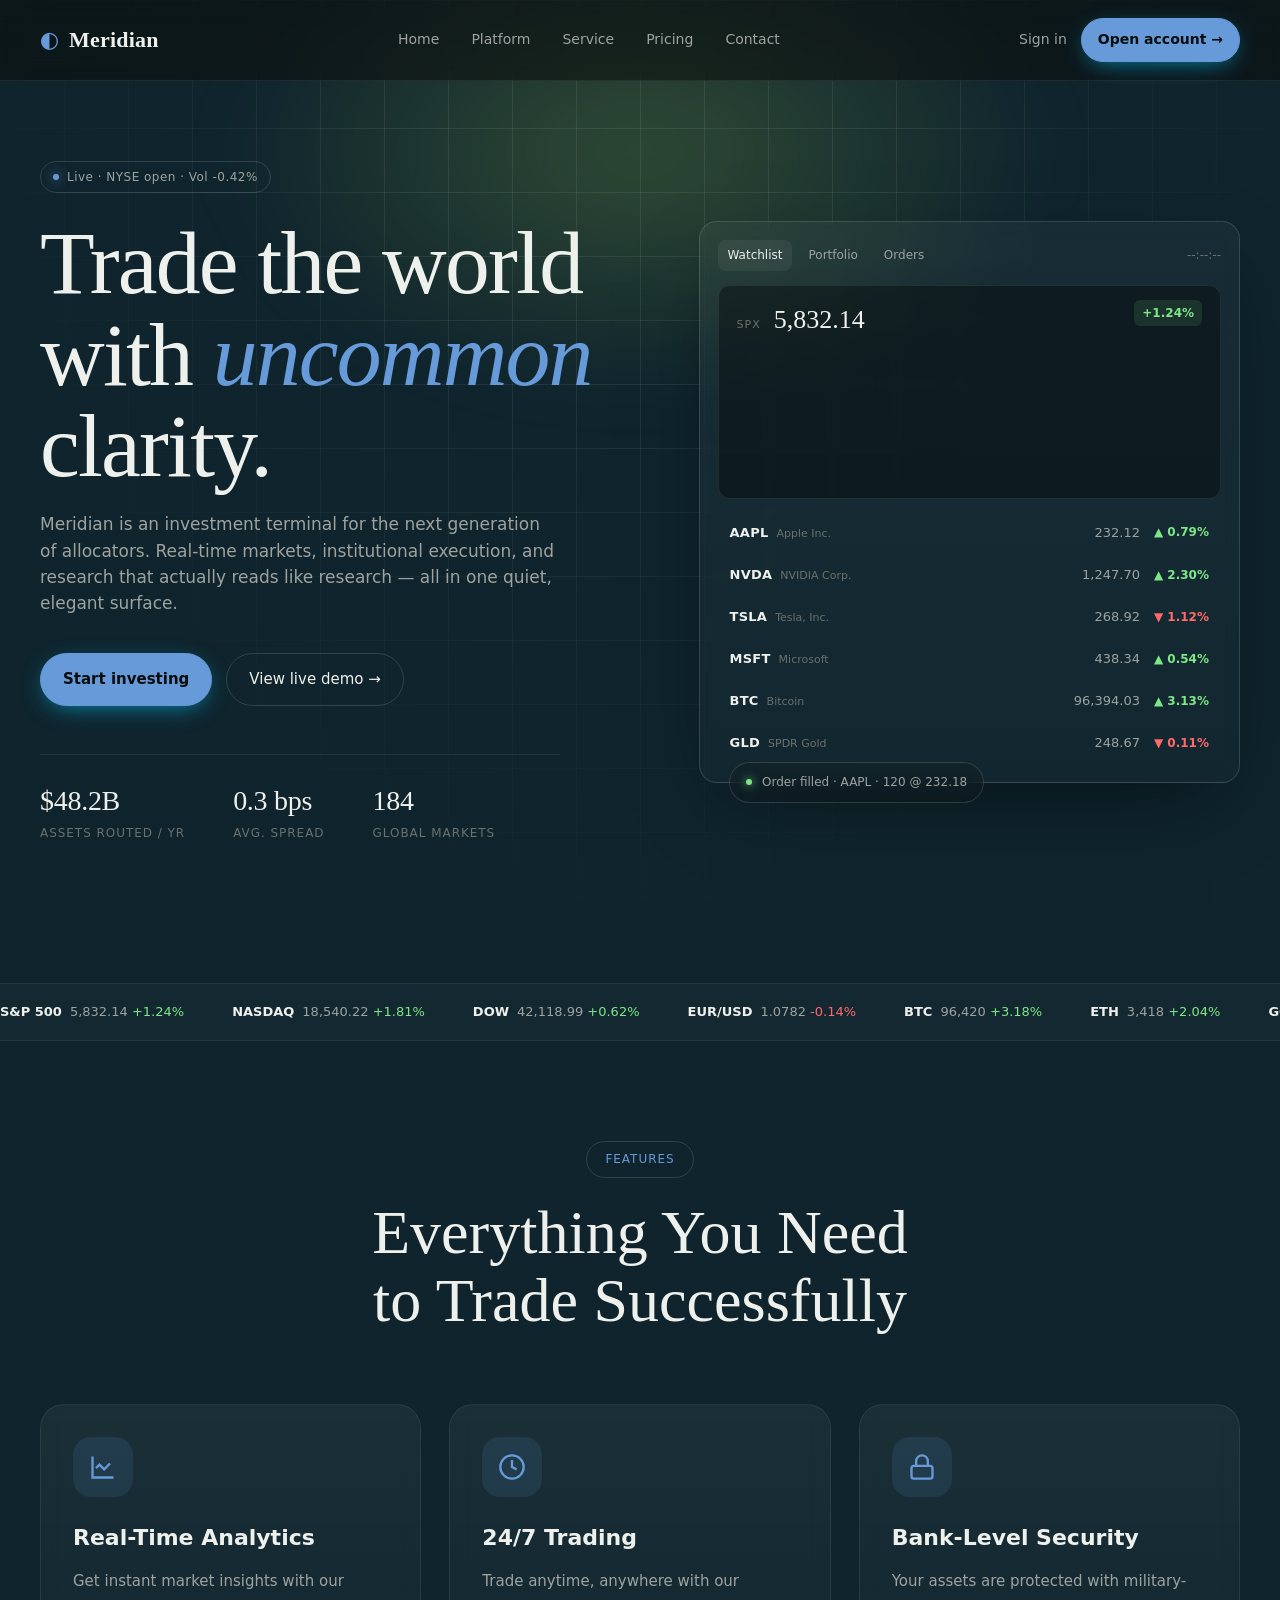
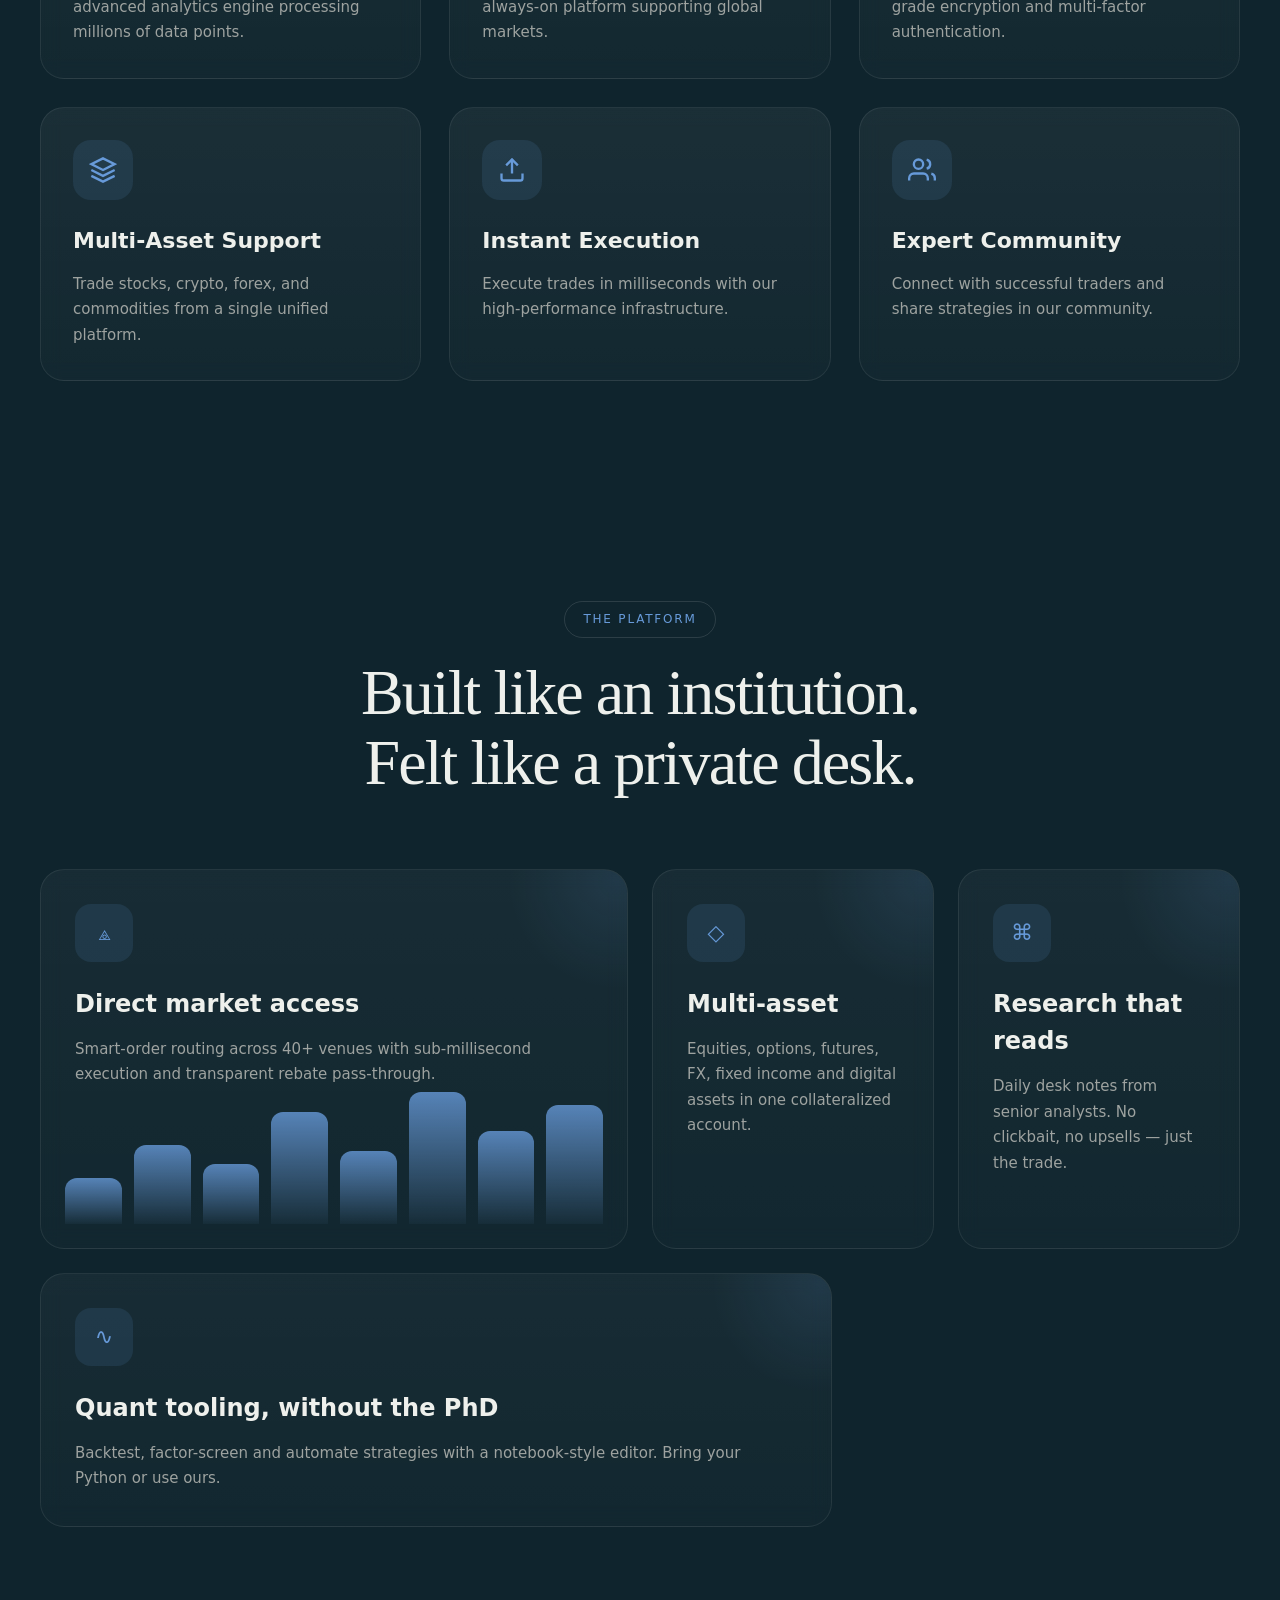
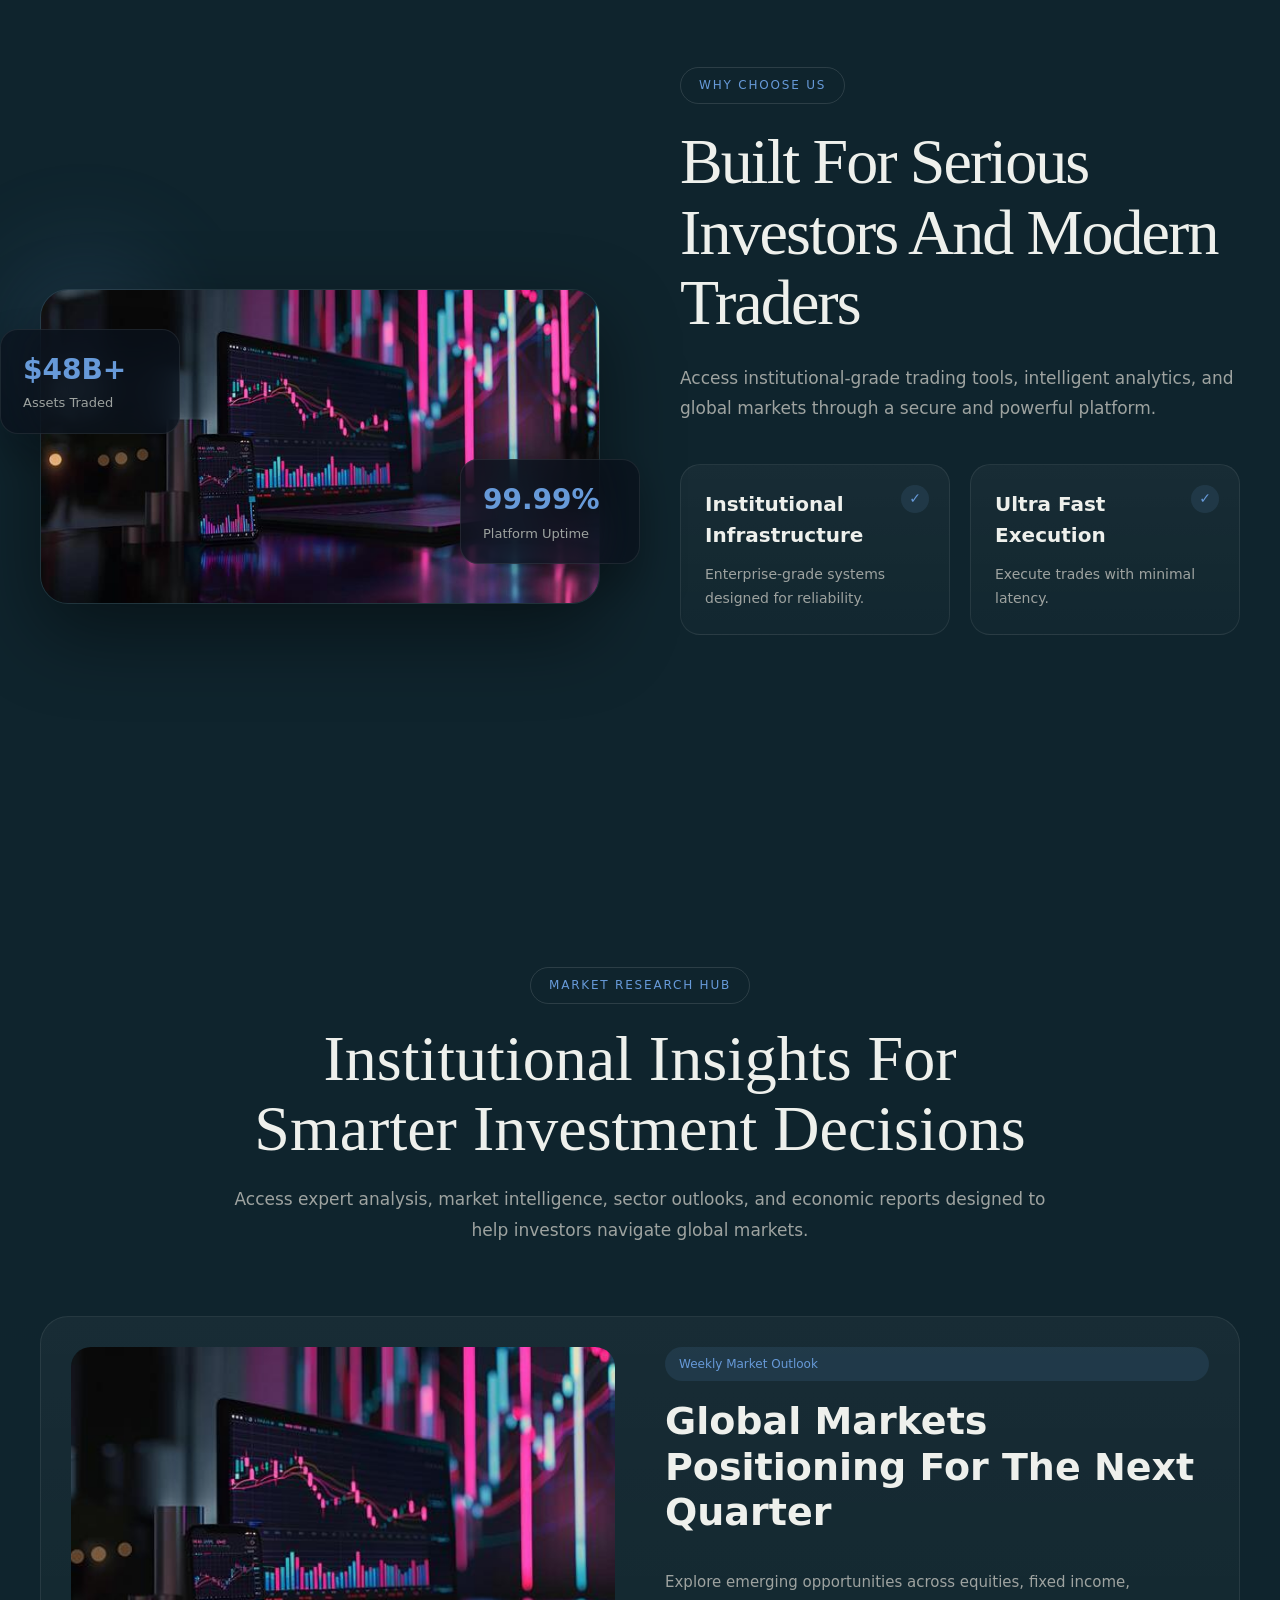
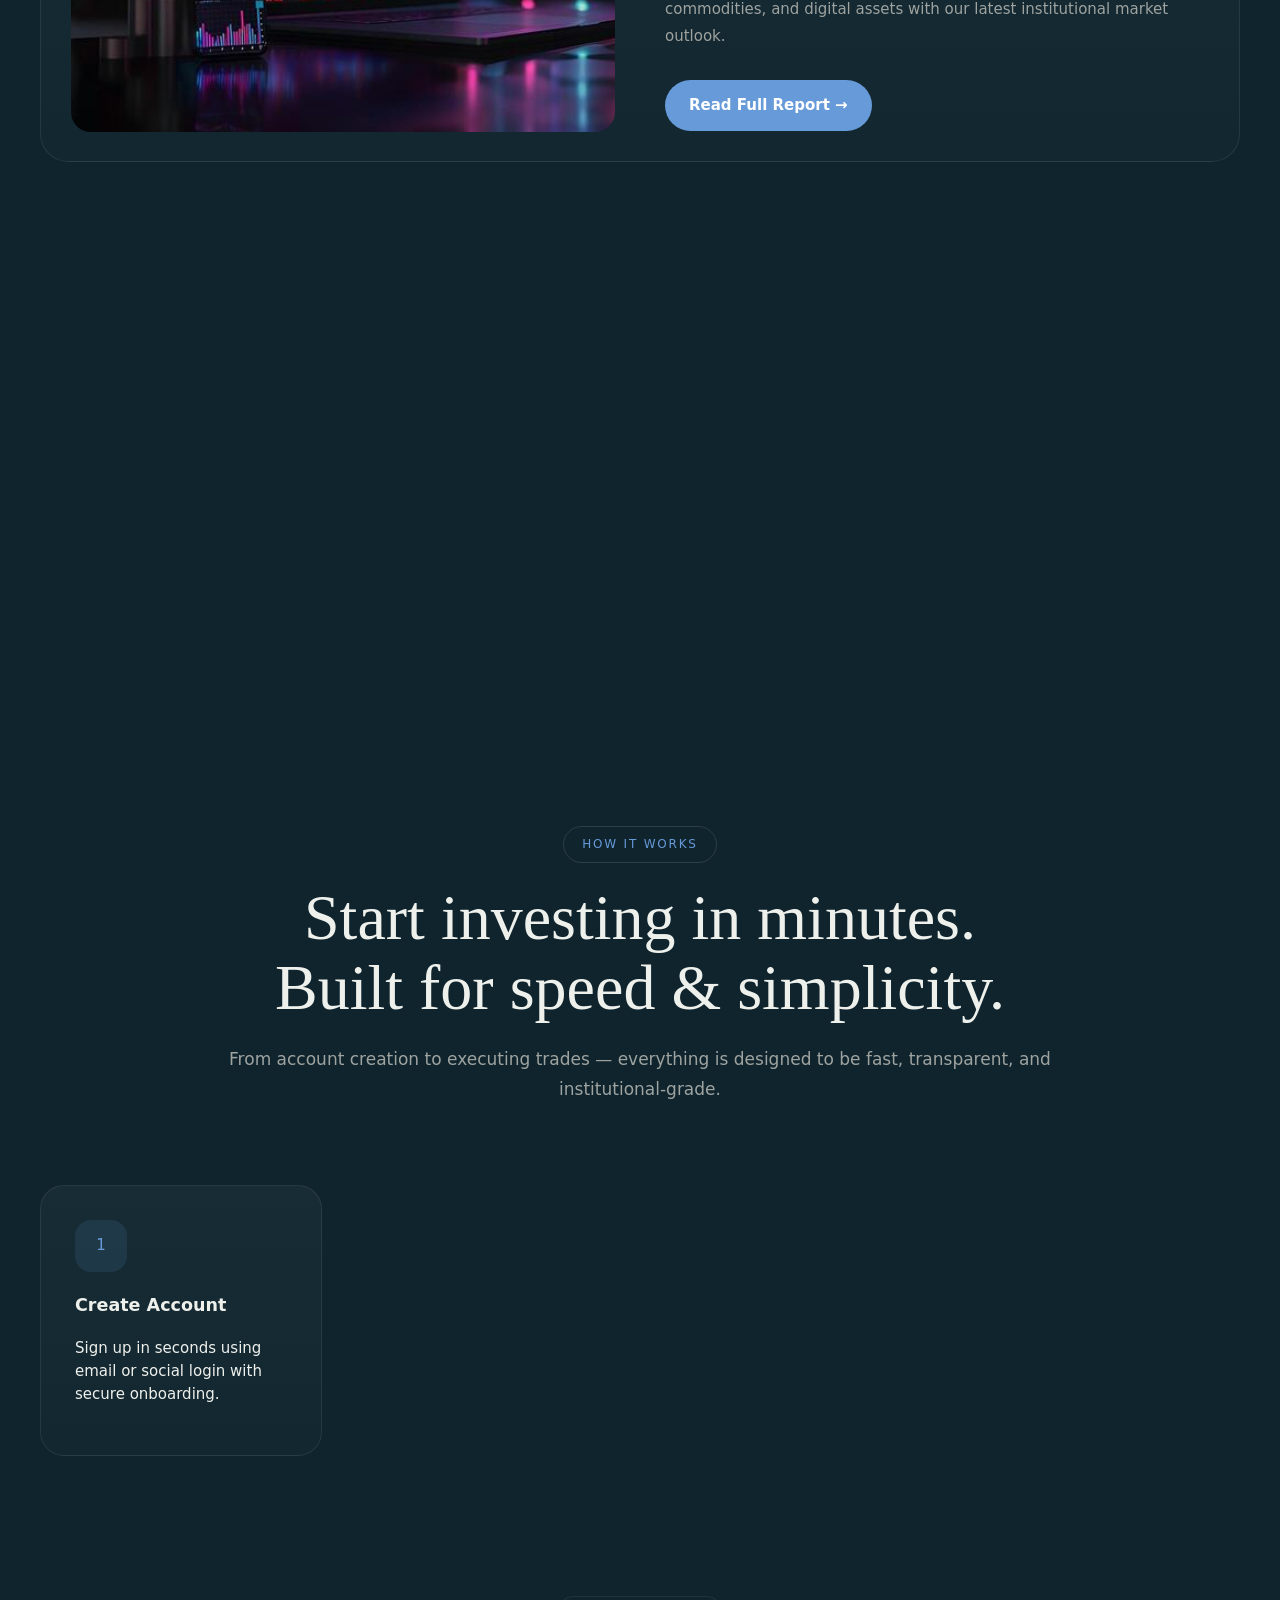
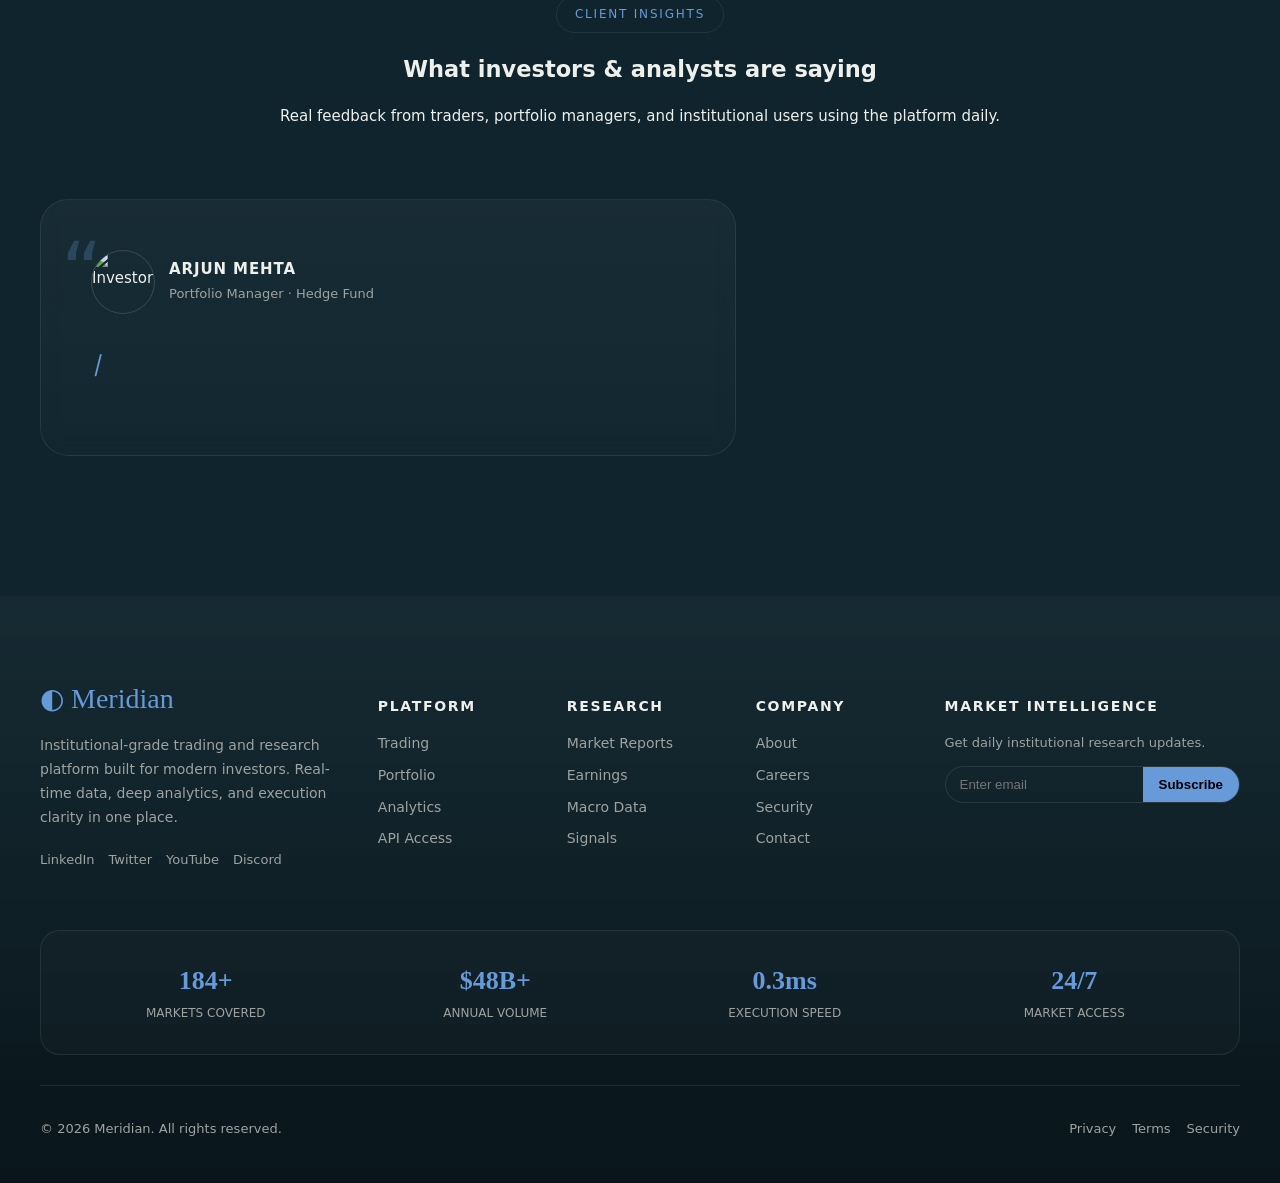
==== admin-dashboard.html @ 3546a93e "..." ====
<!DOCTYPE html>
<html lang="en">
<head>
<meta charset="UTF-8">
<meta name="viewport" content="width=device-width, initial-scale=1.0">
<title>Admin Dashboard</title>
<link rel="stylesheet" href="css/dashboard.css">
</head>

<body>

<div class="sidebar admin">

    <h2>Admin Panel</h2>

    <a href="#">Users</a>
    <a href="#">Trades Monitor</a>
    <a href="#">Risk Engine</a>
    <a href="#">System Logs</a>
    <a href="#">Analytics</a>

    <button onclick="logout()">Logout</button>
</div>

<div class="main">

    <h1>Admin Control Center ⚙️</h1>

    <div class="card-grid">

        <div class="card">Active Users<br><strong>1,248</strong></div>
        <div class="card">System Latency<br><strong>0.31ms</strong></div>
        <div class="card">Trades/sec<br><strong>4,820</strong></div>

    </div>

</div>

<script src="js/dashboard.js"></script>
</body>
</html>
---- css/dashboard.css ----
body{
    margin:0;
    font-family:Inter, sans-serif;
    background:#0f242d;
    color:#fff;
    display:flex;
}

/* SIDEBAR */
.sidebar{
    width:240px;
    height:100vh;
    background:#101312;
    padding:20px;
    display:flex;
    flex-direction:column;
    gap:12px;
    border-right:1px solid rgba(255,255,255,.08);
}

.sidebar h2{
    margin-bottom:20px;
}

.sidebar a{
    color:#9ea3a0;
    text-decoration:none;
    padding:10px;
    border-radius:8px;
}

.sidebar a:hover{
    background:rgba(255,255,255,.05);
    color:#fff;
}

/* ADMIN THEME */
.sidebar.admin{
    border-right:1px solid rgba(103,154,217,.3);
}

/* MAIN */
.main{
    flex:1;
    padding:30px;
}

.card-grid{
    display:grid;
    grid-template-columns:repeat(3,1fr);
    gap:20px;
    margin-top:20px;
}

.card{
    background:rgba(255,255,255,.03);
    border:1px solid rgba(255,255,255,.08);
    padding:20px;
    border-radius:16px;
    transition:.3s;
}

.card:hover{
    transform:translateY(-5px);
    border-color:#679ad9;
}
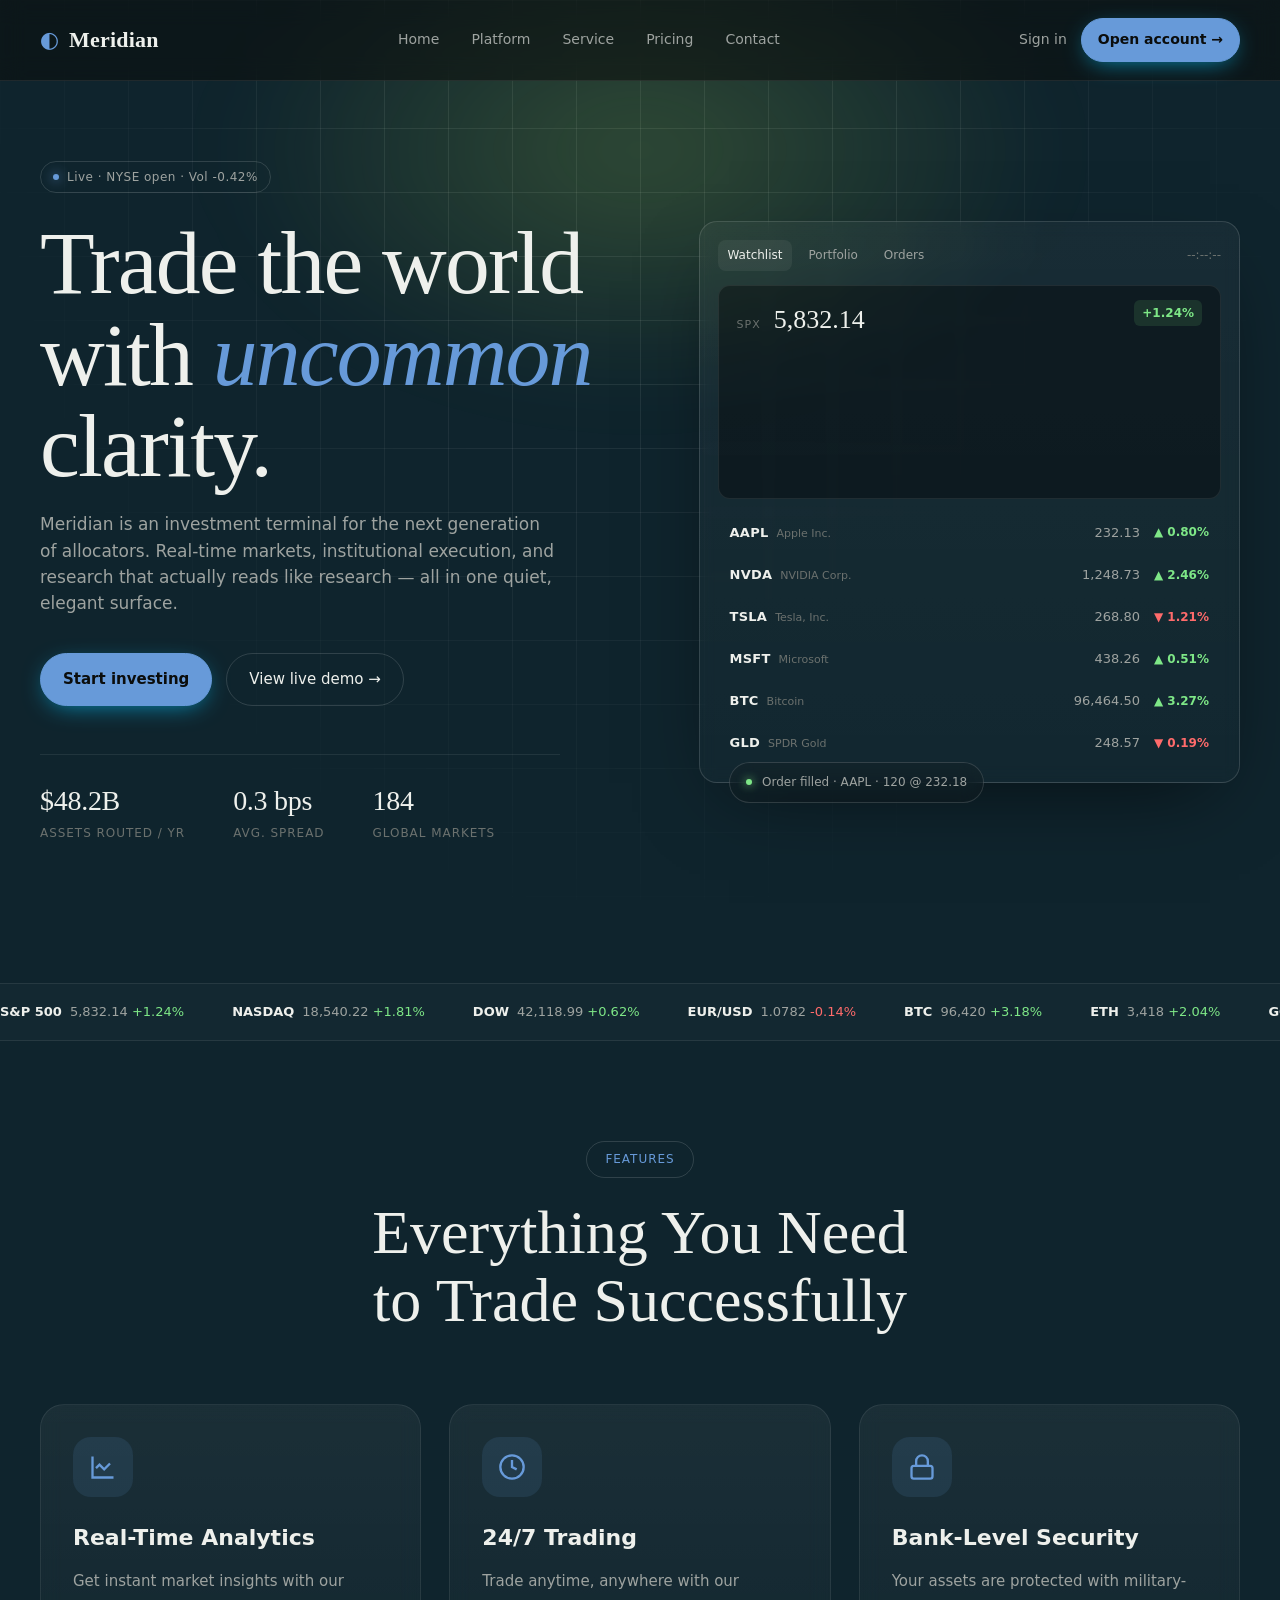
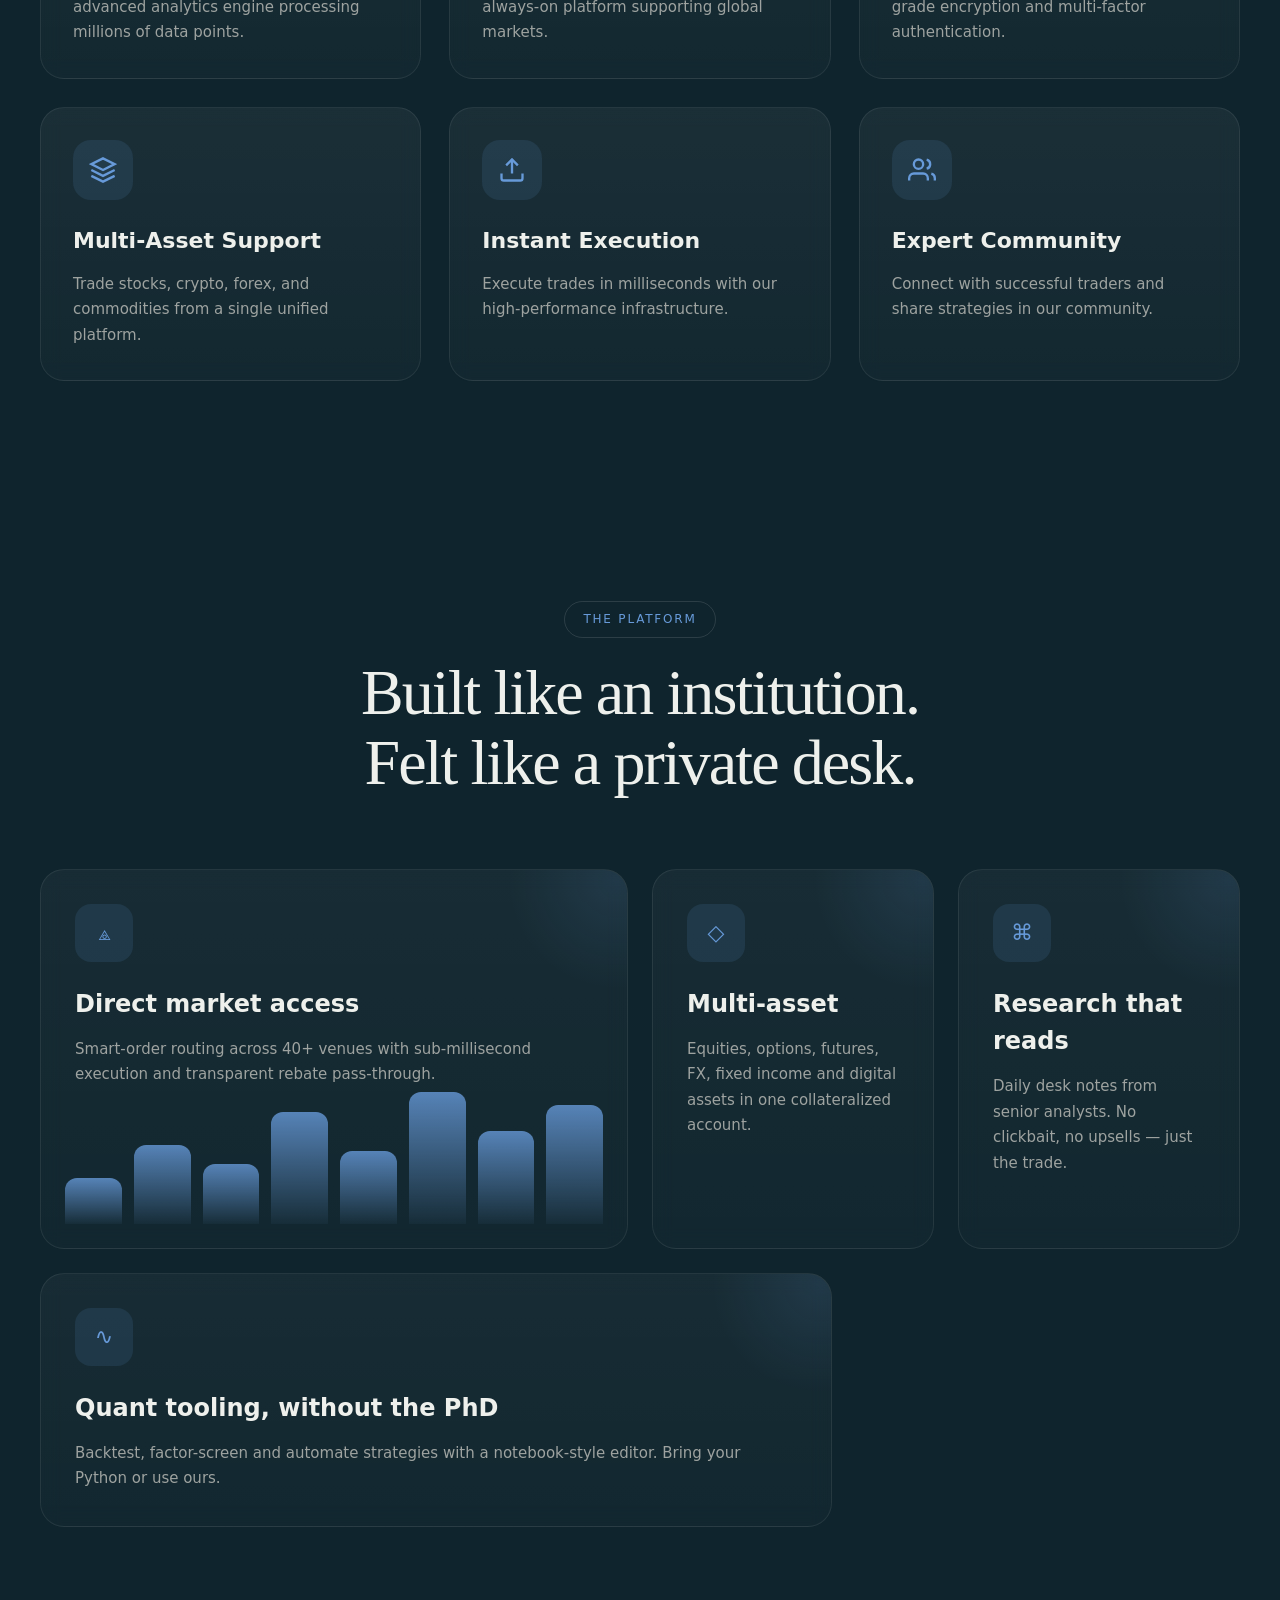
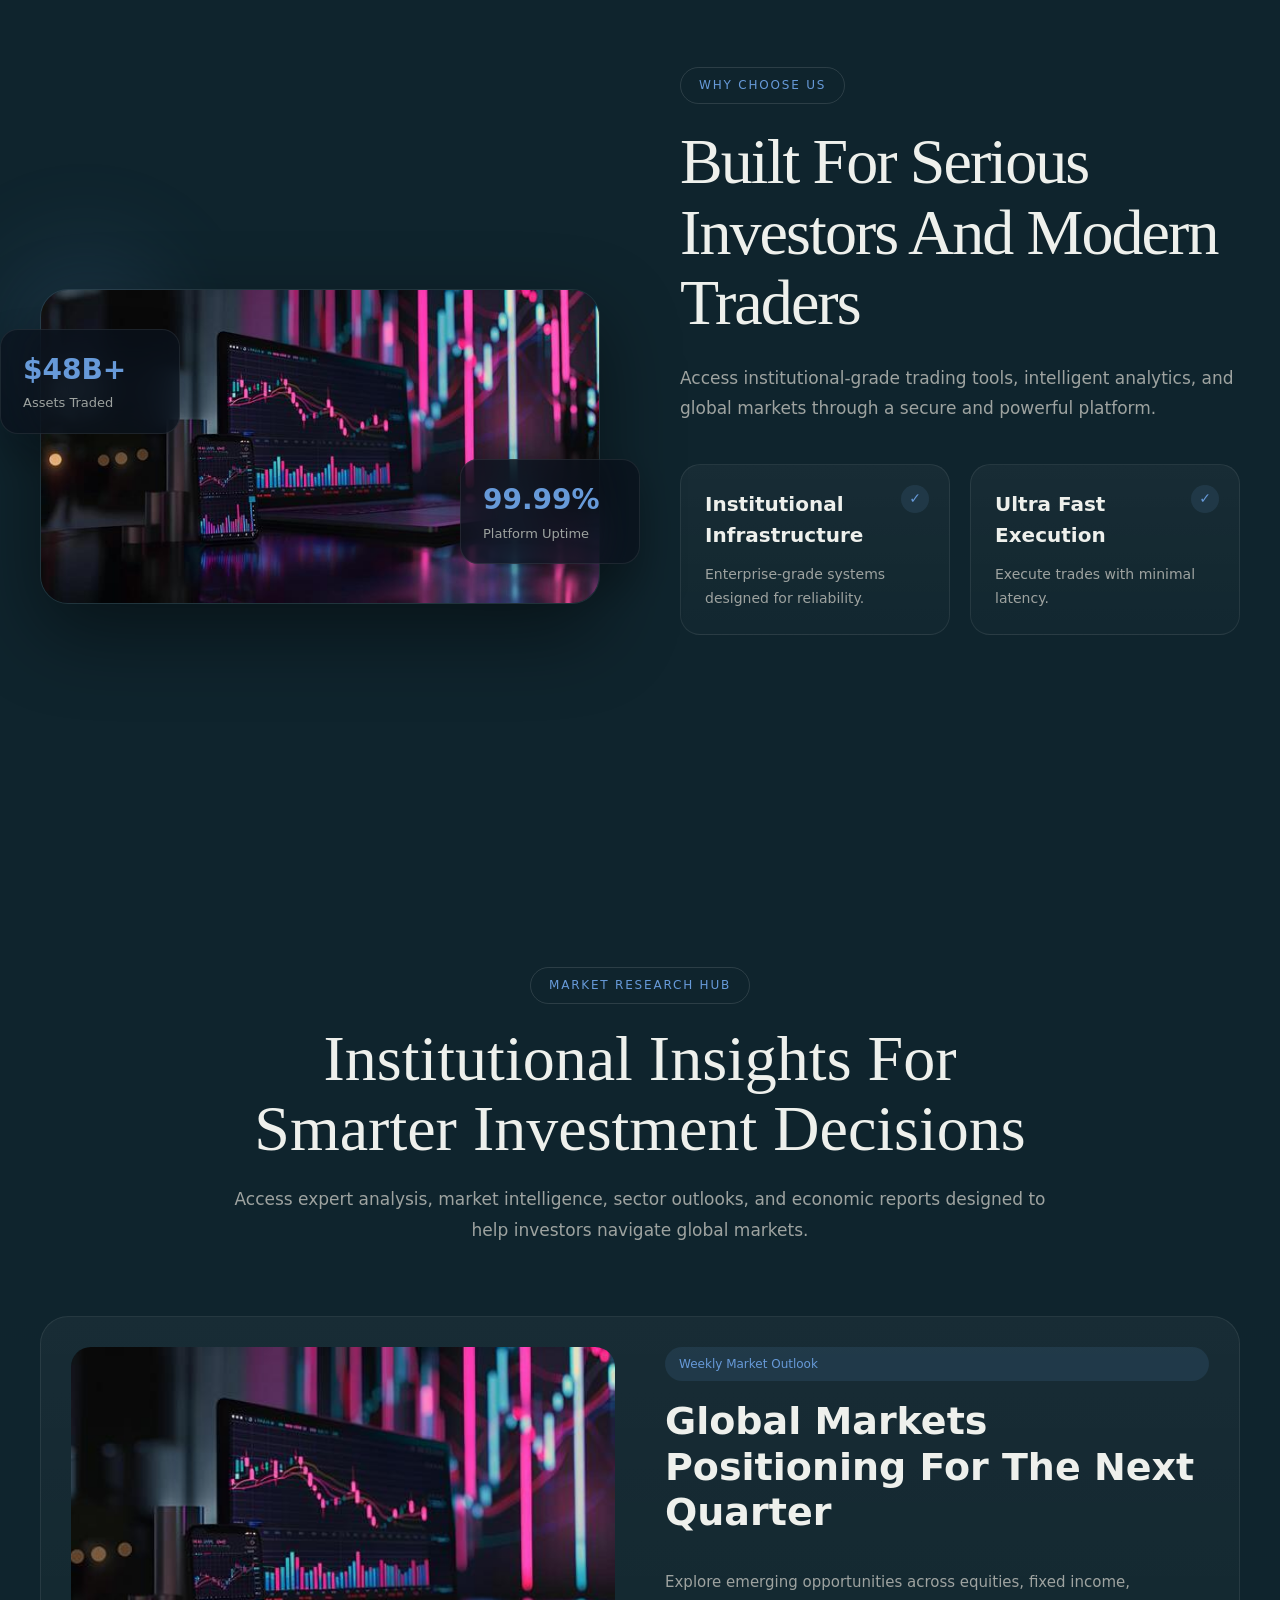
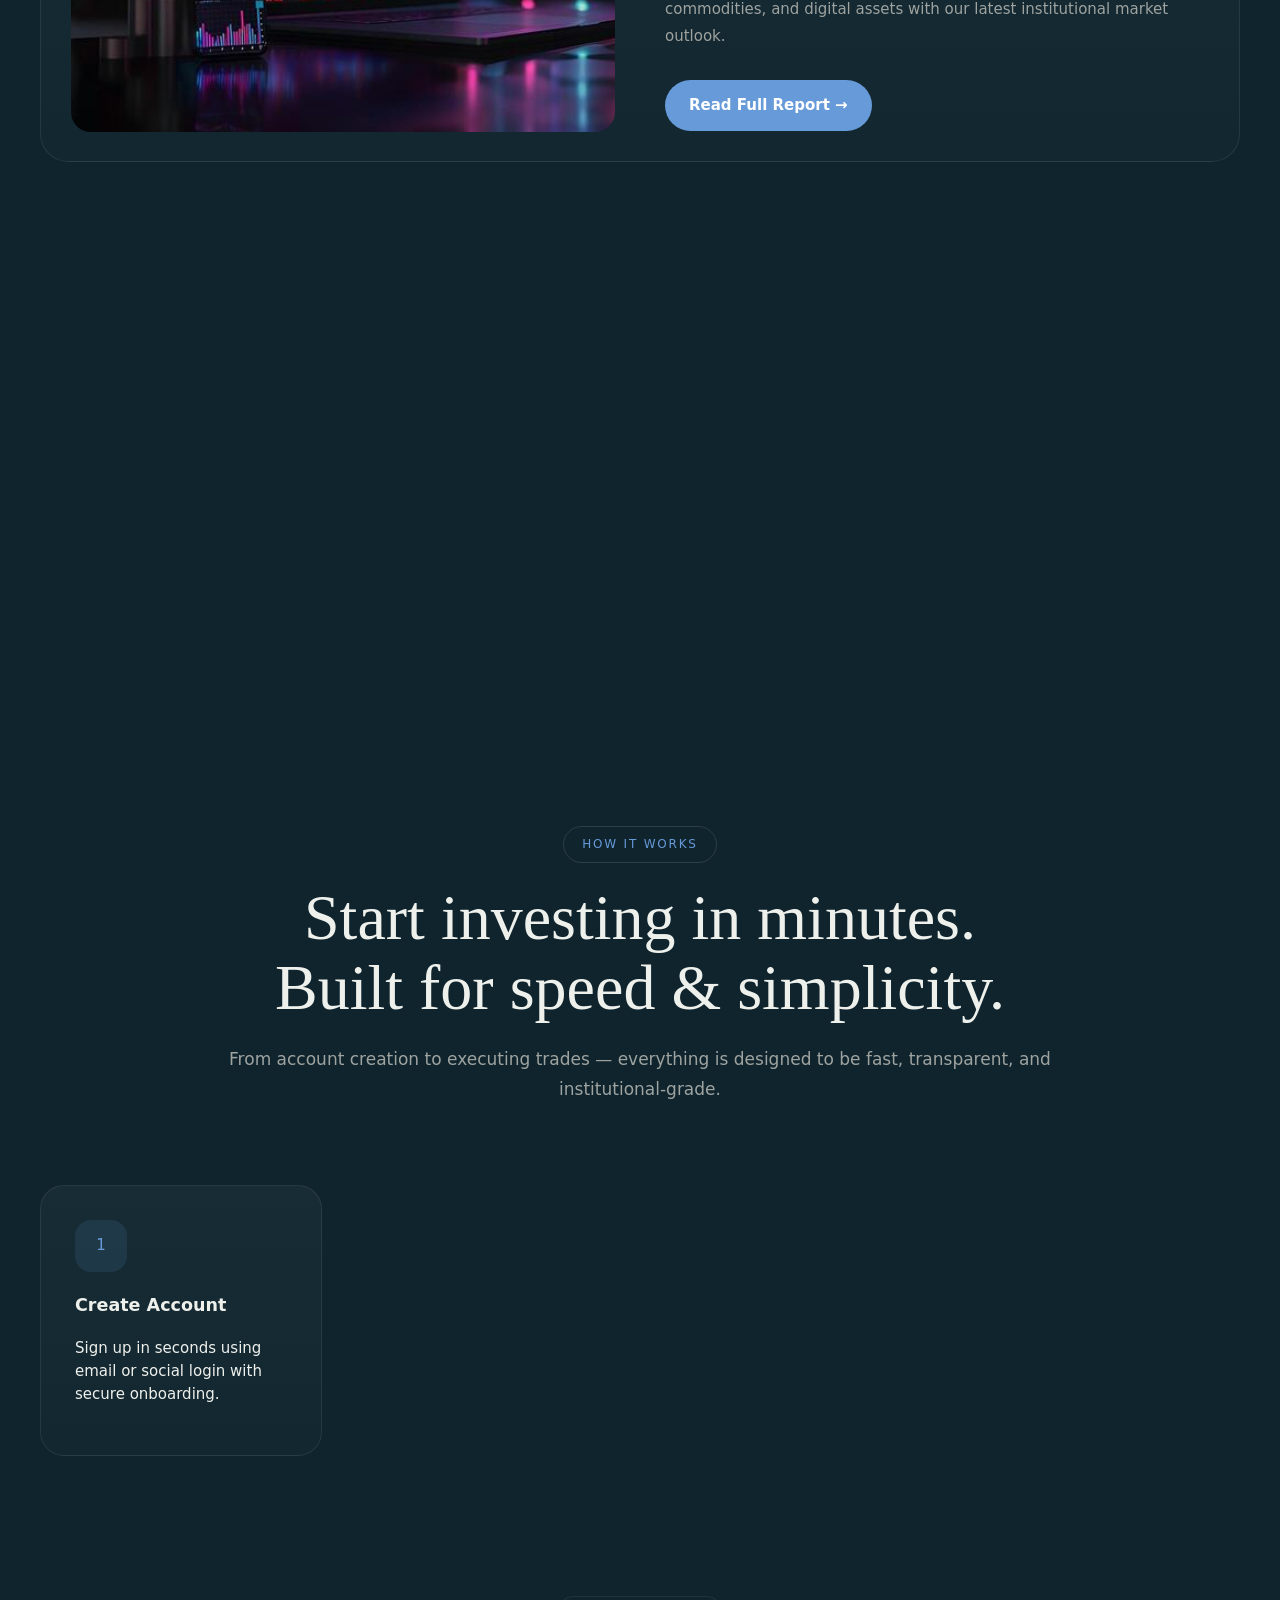
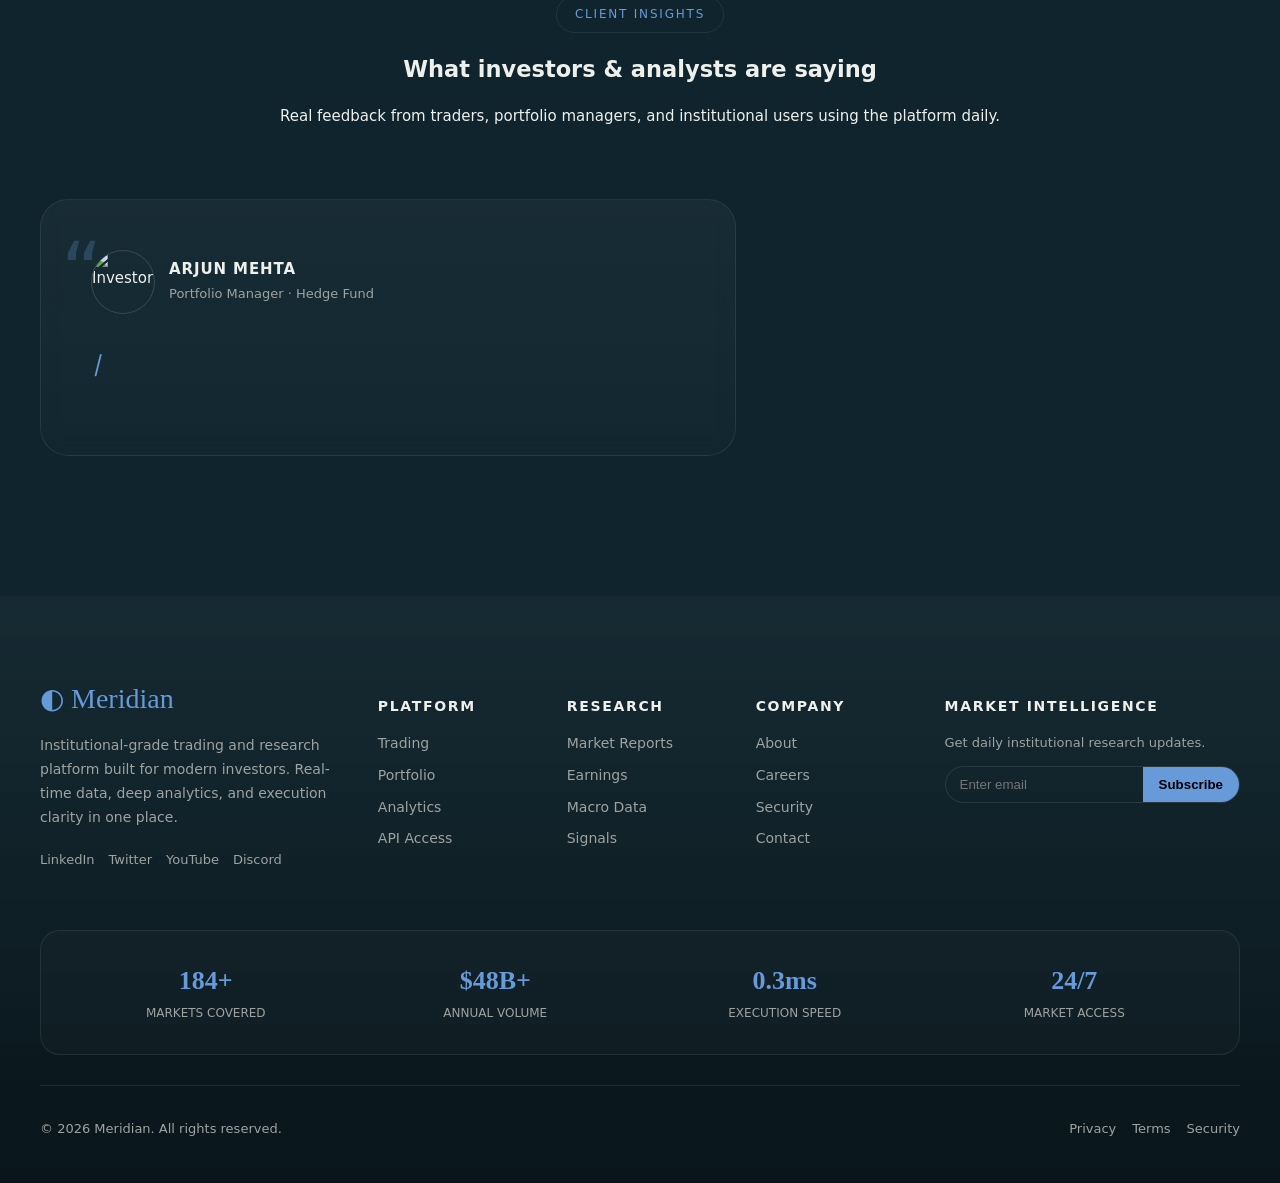
==== commit 562ccec1: "dashboard" ====
--- a/admin-dashboard.html
+++ b/admin-dashboard.html
@@ -4,7 +4,7 @@
 <meta charset="UTF-8">
 <meta name="viewport" content="width=device-width, initial-scale=1.0">
 <title>Admin Dashboard</title>
-<link rel="stylesheet" href="css/dashboard.css">
+<link rel="stylesheet" href="css/admin-dashboard.css">
 </head>
 
 <body>
@@ -13,29 +13,189 @@
 
     <h2>Admin Panel</h2>
 
-    <a href="#">Users</a>
-    <a href="#">Trades Monitor</a>
-    <a href="#">Risk Engine</a>
-    <a href="#">System Logs</a>
-    <a href="#">Analytics</a>
+    <a href="#" onclick="showSection('dashboard')">Dashboard</a>
+    <a href="#" onclick="showSection('users')">Users</a>
+    <a href="#" onclick="showSection('trades')">Trades Monitor</a>
+    <a href="#" onclick="showSection('risk')">Risk Engine</a>
+    <a href="#" onclick="showSection('logs')">System Logs</a>
+    <a href="#" onclick="showSection('analytics')">Analytics</a>
 
     <button onclick="logout()">Logout</button>
 </div>
 
+<!-- ======== -->
+
 <div class="main">
 
     <h1>Admin Control Center ⚙️</h1>
 
+
+    <!-- DASHBOARD -->
+<div class="content active" id="dashboard">
+
+    <!-- TOP STATS -->
     <div class="card-grid">
 
-        <div class="card">Active Users<br><strong>1,248</strong></div>
-        <div class="card">System Latency<br><strong>0.31ms</strong></div>
-        <div class="card">Trades/sec<br><strong>4,820</strong></div>
+        <div class="card">
+            💰 Total Balance<br>
+            <strong>$12,450.32</strong>
+        </div>
+
+        <div class="card">
+            📈 Today Profit<br>
+            <strong style="color:#2ecc71;">+$320.45</strong>
+        </div>
+
+        <div class="card">
+            📉 Today Loss<br>
+            <strong style="color:#e74c3c;">-$120.10</strong>
+        </div>
+
+        <div class="card">
+            ⚡ Active Trades<br>
+            <strong>18</strong>
+        </div>
+
+    </div>
+
+    <!-- MARKET OVERVIEW -->
+    <div class="section-box">
+        <h2>📊 Market Overview</h2>
+
+        <div class="card-grid">
+
+            <div class="card">
+                BTC / USD<br>
+                <strong>$64,230</strong>
+                <p style="color:#2ecc71;">+2.4%</p>
+            </div>
+
+            <div class="card">
+                ETH / USD<br>
+                <strong>$3,120</strong>
+                <p style="color:#e74c3c;">-1.2%</p>
+            </div>
+
+            <div class="card">
+                SOL / USD<br>
+                <strong>$142</strong>
+                <p style="color:#2ecc71;">+5.1%</p>
+            </div>
+
+        </div>
+    </div>
+
+    <!-- ACTIVE TRADES TABLE -->
+    <div class="section-box">
+
+        <h2>⚡ Active Trades</h2>
+
+        <table class="trade-table">
+            <tr>
+                <th>Asset</th>
+                <th>Type</th>
+                <th>Entry</th>
+                <th>Current</th>
+                <th>P/L</th>
+            </tr>
+
+            <tr>
+                <td>BTC/USD</td>
+                <td>BUY</td>
+                <td>$63,000</td>
+                <td>$64,230</td>
+                <td style="color:#2ecc71;">+$1,230</td>
+            </tr>
+
+            <tr>
+                <td>ETH/USD</td>
+                <td>SELL</td>
+                <td>$3,200</td>
+                <td>$3,120</td>
+                <td style="color:#2ecc71;">+$80</td>
+            </tr>
+
+        </table>
+
+    </div>
+
+    <!-- RISK + ACTIVITY -->
+    <div class="grid-2">
+
+        <div class="section-box">
+            <h2>🧠 Risk Level</h2>
+            <p>Current system exposure is moderate.</p>
+
+            <div class="risk-bar">
+                <div class="risk-fill"></div>
+            </div>
+
+            <p>Risk: <strong>42%</strong></p>
+        </div>
+
+        <div class="section-box">
+            <h2>🔔 Recent Activity</h2>
+
+            <ul class="activity">
+                <li>✔ BTC trade executed successfully</li>
+                <li>✔ User login detected</li>
+                <li>⚠ High volatility detected in ETH</li>
+                <li>✔ Profit booked: +$320</li>
+            </ul>
+
+        </div>
 
     </div>
 
 </div>
 
-<script src="js/dashboard.js"></script>
+    <!-- USERS -->
+    <div class="content" id="users">
+        <h2>Users Management</h2>
+        <p>View, block, and manage all registered users.</p>
+
+        <div class="card">Total Users: 1,248</div>
+        <div class="card">Active Today: 842</div>
+    </div>
+
+    <!-- TRADES -->
+    <div class="content" id="trades">
+        <h2>Trades Monitor</h2>
+        <p>Live trading activity stream.</p>
+
+        <div class="card">BTC/USD: 45 trades/sec</div>
+        <div class="card">ETH/USD: 32 trades/sec</div>
+    </div>
+
+    <!-- RISK ENGINE -->
+    <div class="content" id="risk">
+        <h2>Risk Engine</h2>
+        <p>System risk evaluation metrics.</p>
+
+        <div class="card">Risk Level: LOW</div>
+        <div class="card">Exposure: 12%</div>
+    </div>
+
+    <!-- LOGS -->
+    <div class="content" id="logs">
+        <h2>System Logs</h2>
+        <p>Recent system activities.</p>
+
+        <div class="card">Login success - user123</div>
+        <div class="card">Trade executed - BTC</div>
+    </div>
+
+    <!-- ANALYTICS -->
+    <div class="content" id="analytics">
+        <h2>Analytics</h2>
+        <p>Performance and usage analytics.</p>
+
+        <div class="card">Growth: +18%</div>
+        <div class="card">Traffic: High</div>
+    </div>
+
+</div>
+
+<script src="js/admin-dashboard.js"></script>
 </body>
 </html>
--- a/css/admin-dashboard.css
+++ b/css/admin-dashboard.css
@@ -0,0 +1,136 @@
+body{
+    margin:0;
+    font-family:Inter, sans-serif;
+    background:#0f242d;
+    color:#fff;
+    display:flex;
+}
+
+/* SIDEBAR */
+.sidebar{
+    width:240px;
+    height:100vh;
+    background:#101312;
+    padding:20px;
+    display:flex;
+    flex-direction:column;
+    gap:12px;
+    border-right:1px solid rgba(255,255,255,.08);
+}
+
+.sidebar h2{
+    margin-bottom:20px;
+}
+
+.sidebar a{
+    color:#9ea3a0;
+    text-decoration:none;
+    padding:10px;
+    border-radius:8px;
+}
+
+.sidebar a:hover{
+    background:rgba(255,255,255,.05);
+    color:#fff;
+}
+
+/* ADMIN THEME */
+.sidebar.admin{
+    border-right:1px solid rgba(103,154,217,.3);
+}
+
+/* MAIN */
+.main{
+    flex:1;
+    padding:30px;
+}
+
+.card-grid{
+    display:grid;
+    grid-template-columns:repeat(3,1fr);
+    gap:20px;
+    margin-top:20px;
+}
+
+.card{
+    background:rgba(255,255,255,.03);
+    border:1px solid rgba(255,255,255,.08);
+    padding:20px;
+    border-radius:16px;
+    transition:.3s;
+}
+
+.card:hover{
+    transform:translateY(-5px);
+    border-color:#679ad9;
+}
+
+/* new css */
+.content{
+    display:none;
+    margin-top:20px;
+}
+
+.content.active{
+    display:block;
+}
+
+/* active sidebar link */
+.sidebar a.active-link{
+    background:rgba(103,154,217,.2);
+    color:#fff;
+}
+
+
+/* ========= DASHBOARD MODULE ========= */
+.section-box{
+    margin-top:25px;
+    padding:20px;
+    background:rgba(255,255,255,.03);
+    border:1px solid rgba(255,255,255,.08);
+    border-radius:16px;
+}
+
+.grid-2{
+    display:grid;
+    grid-template-columns:1fr 1fr;
+    gap:20px;
+}
+
+.trade-table{
+    width:100%;
+    margin-top:10px;
+    border-collapse:collapse;
+}
+
+.trade-table th, .trade-table td{
+    padding:12px;
+    border-bottom:1px solid rgba(255,255,255,.08);
+    text-align:left;
+}
+
+.risk-bar{
+    width:100%;
+    height:10px;
+    background:#222;
+    border-radius:10px;
+    overflow:hidden;
+    margin:10px 0;
+}
+
+.risk-fill{
+    width:42%;
+    height:100%;
+    background:linear-gradient(90deg,#2ecc71,#f1c40f,#e74c3c);
+}
+
+.activity{
+    list-style:none;
+    padding:0;
+}
+
+.activity li{
+    padding:8px 0;
+    border-bottom:1px solid rgba(255,255,255,.08);
+    font-size:14px;
+}
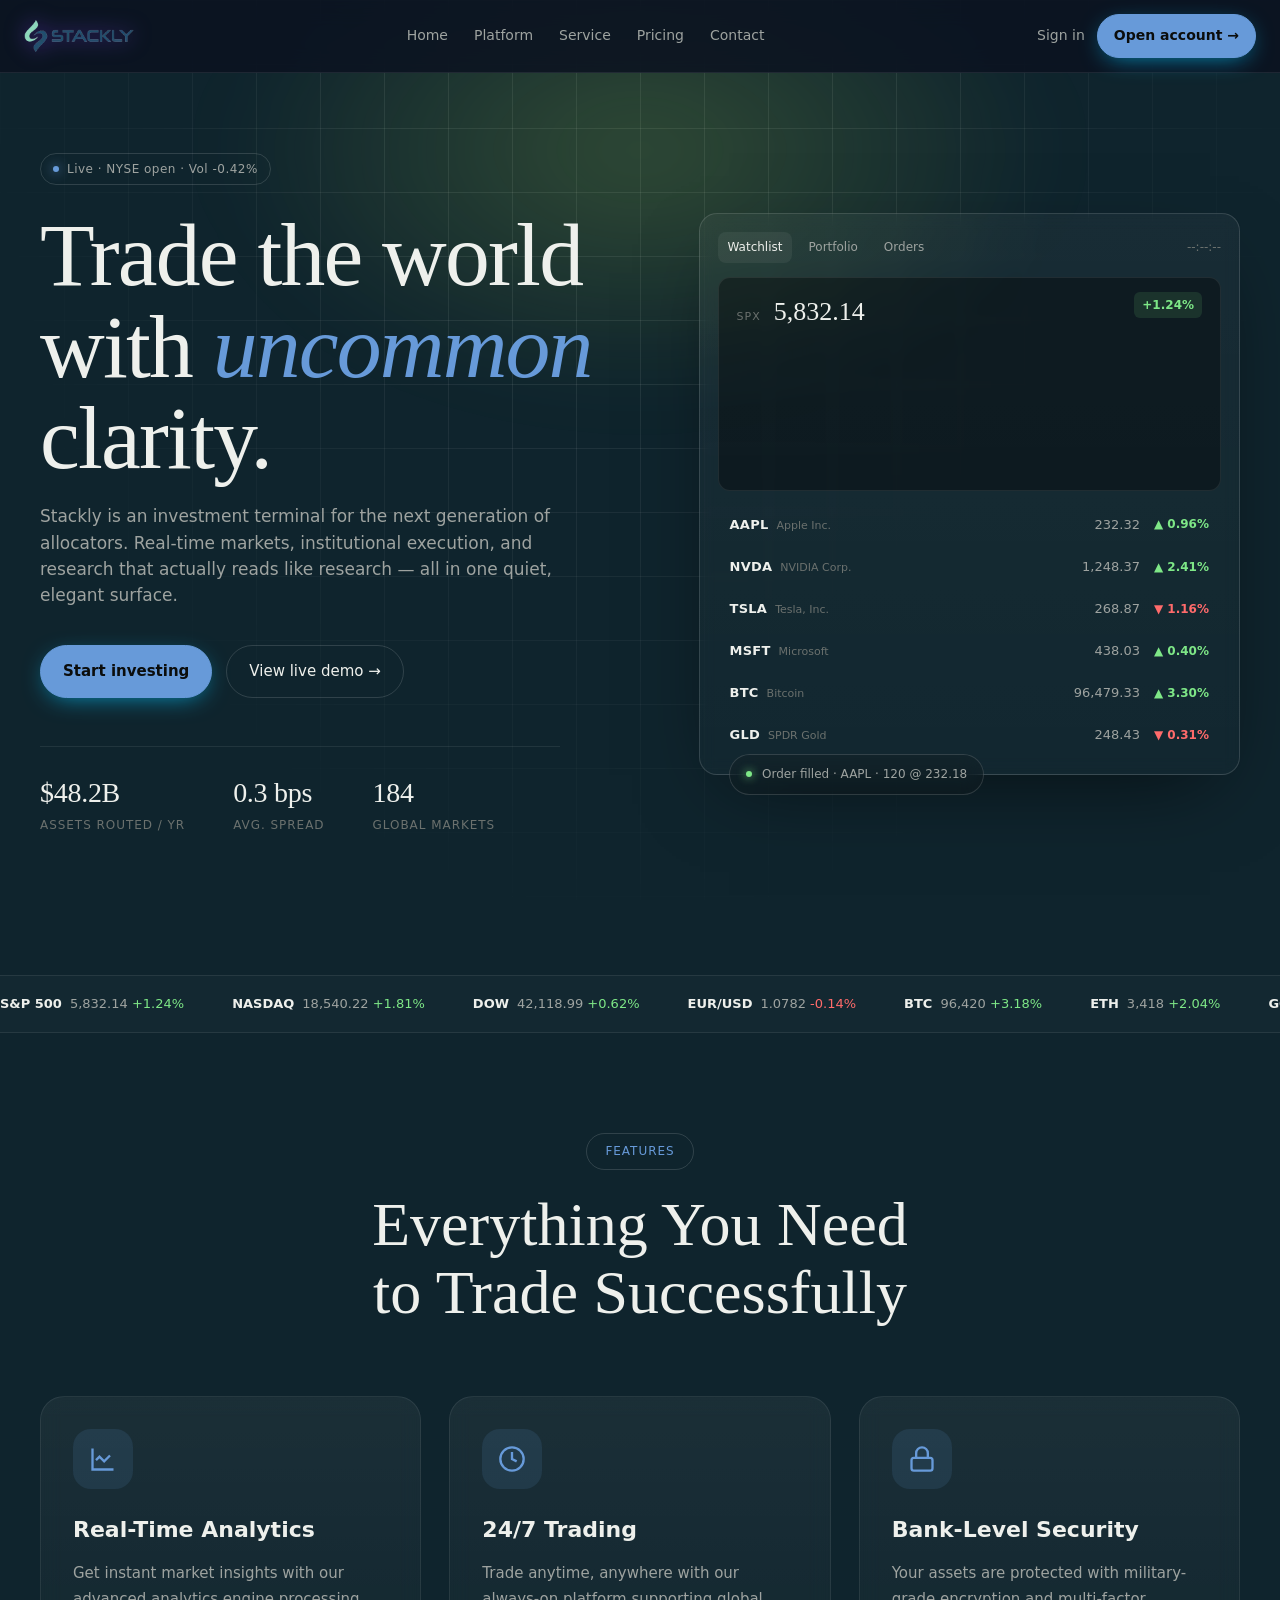
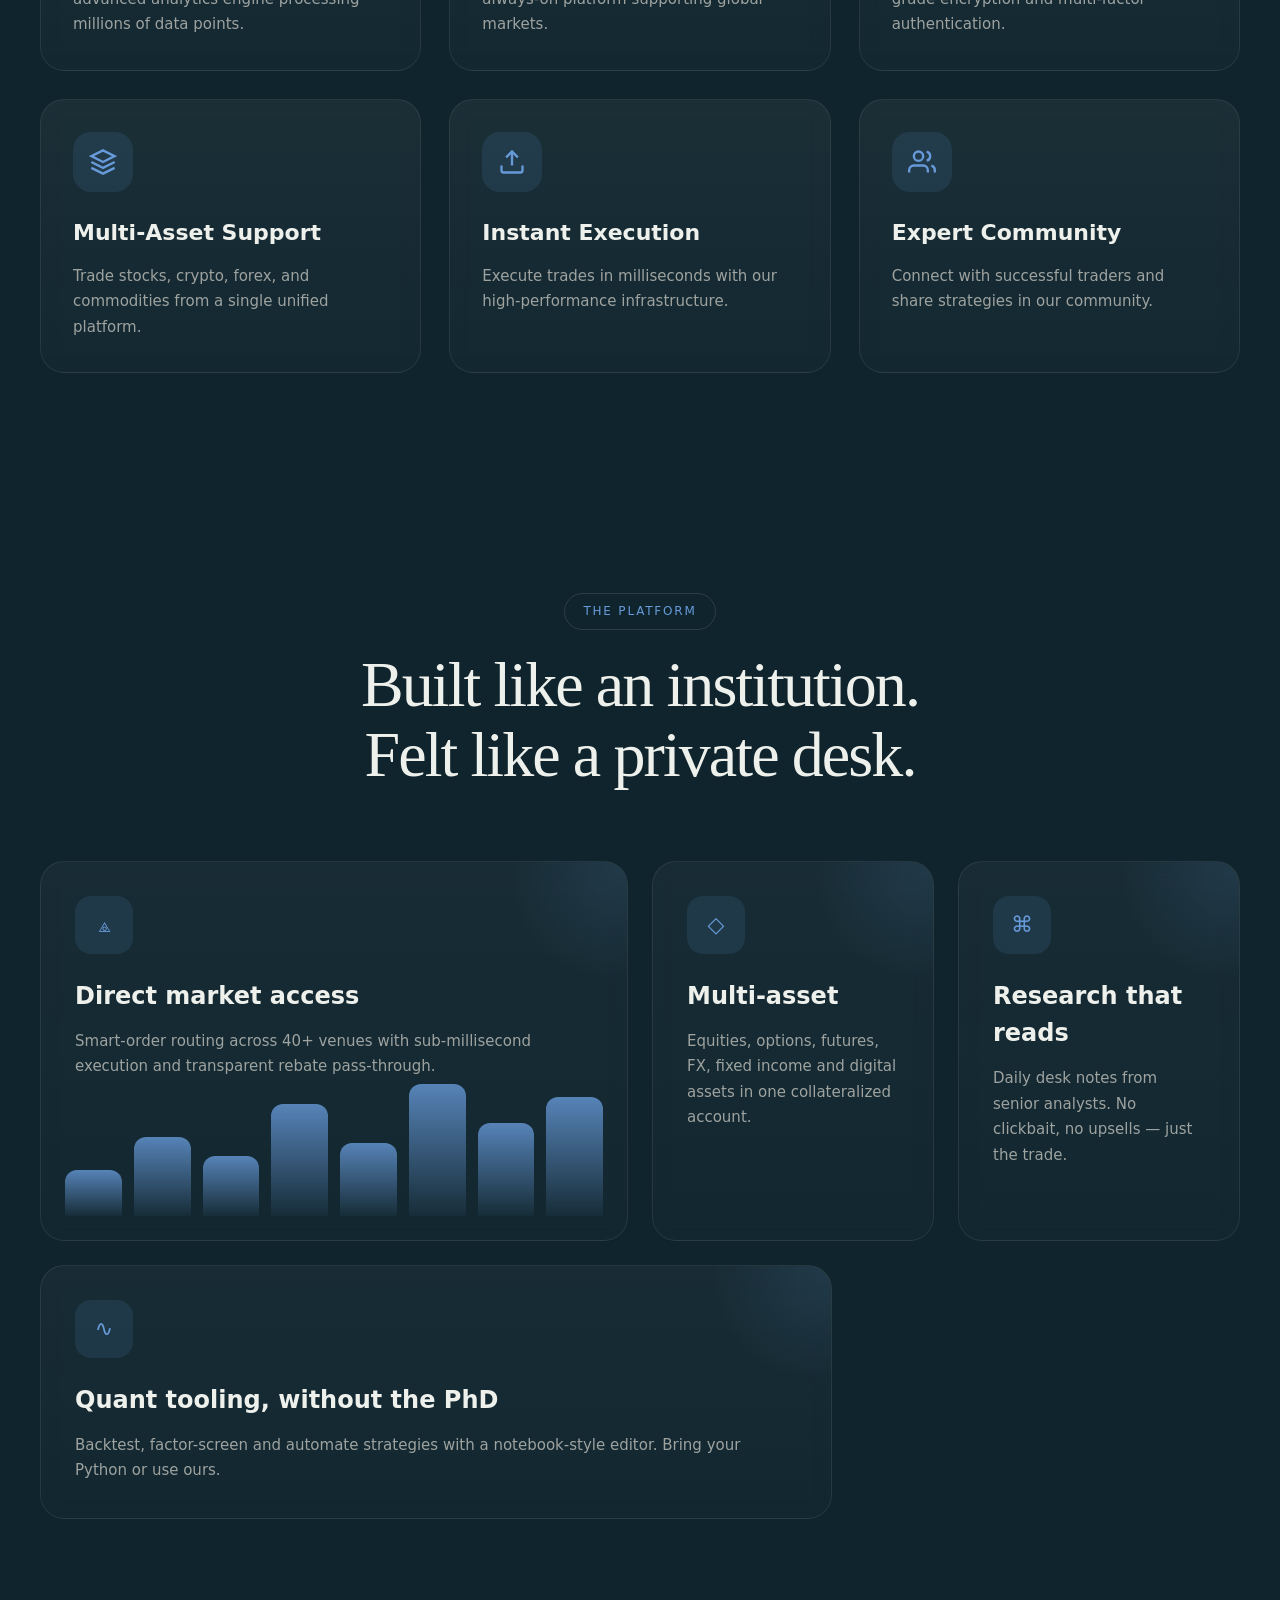
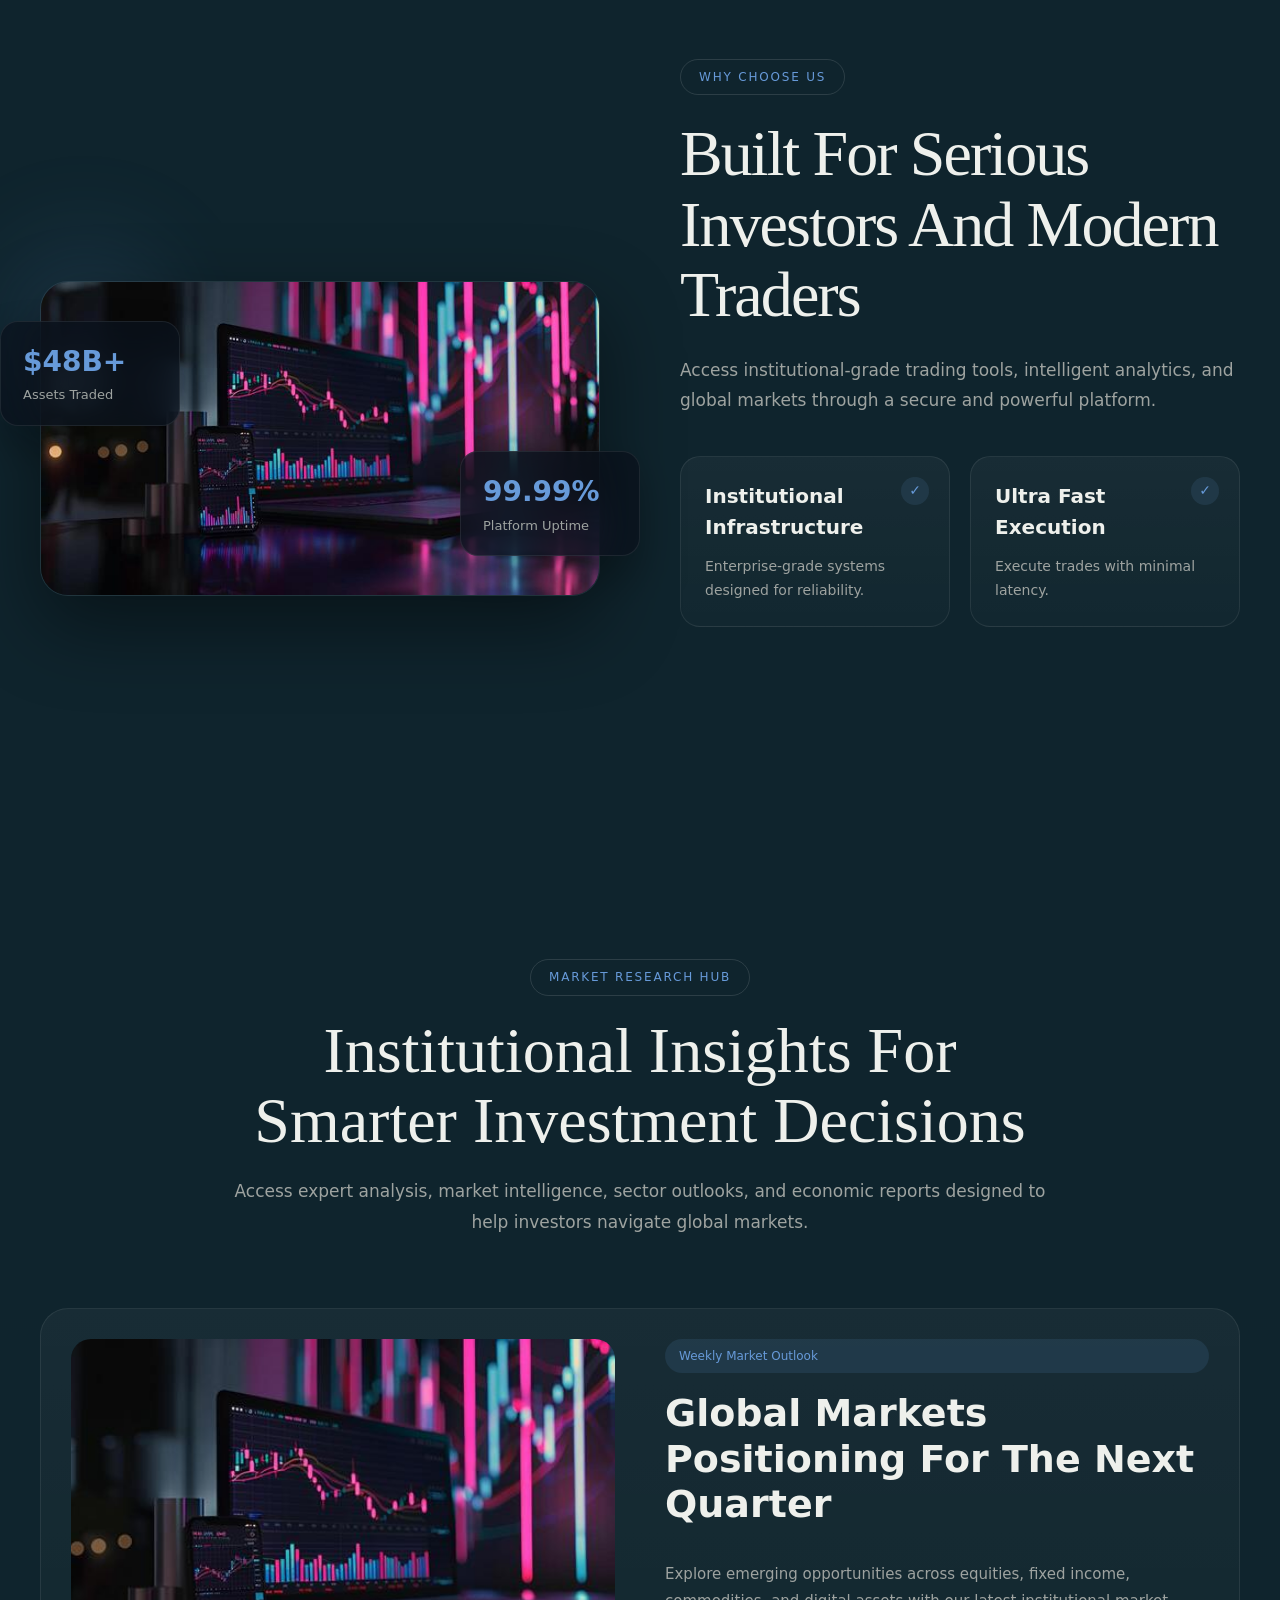
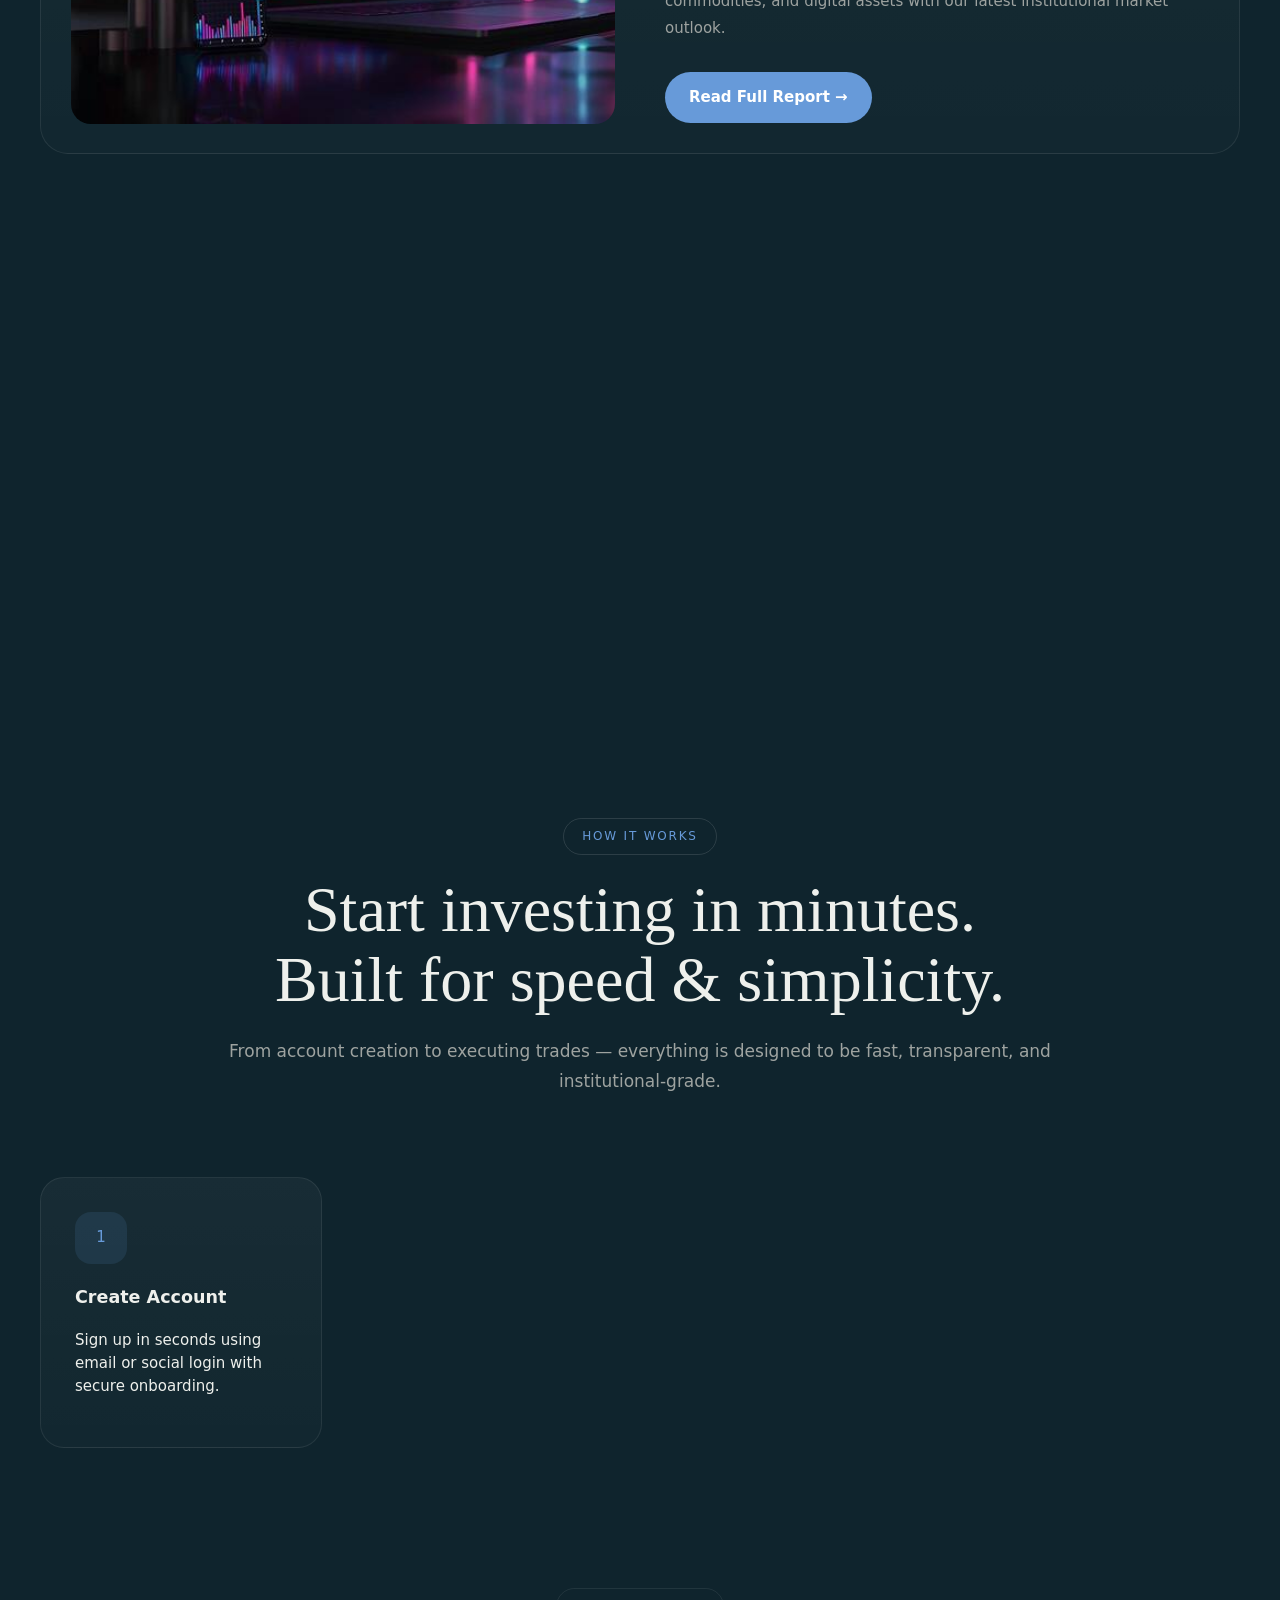
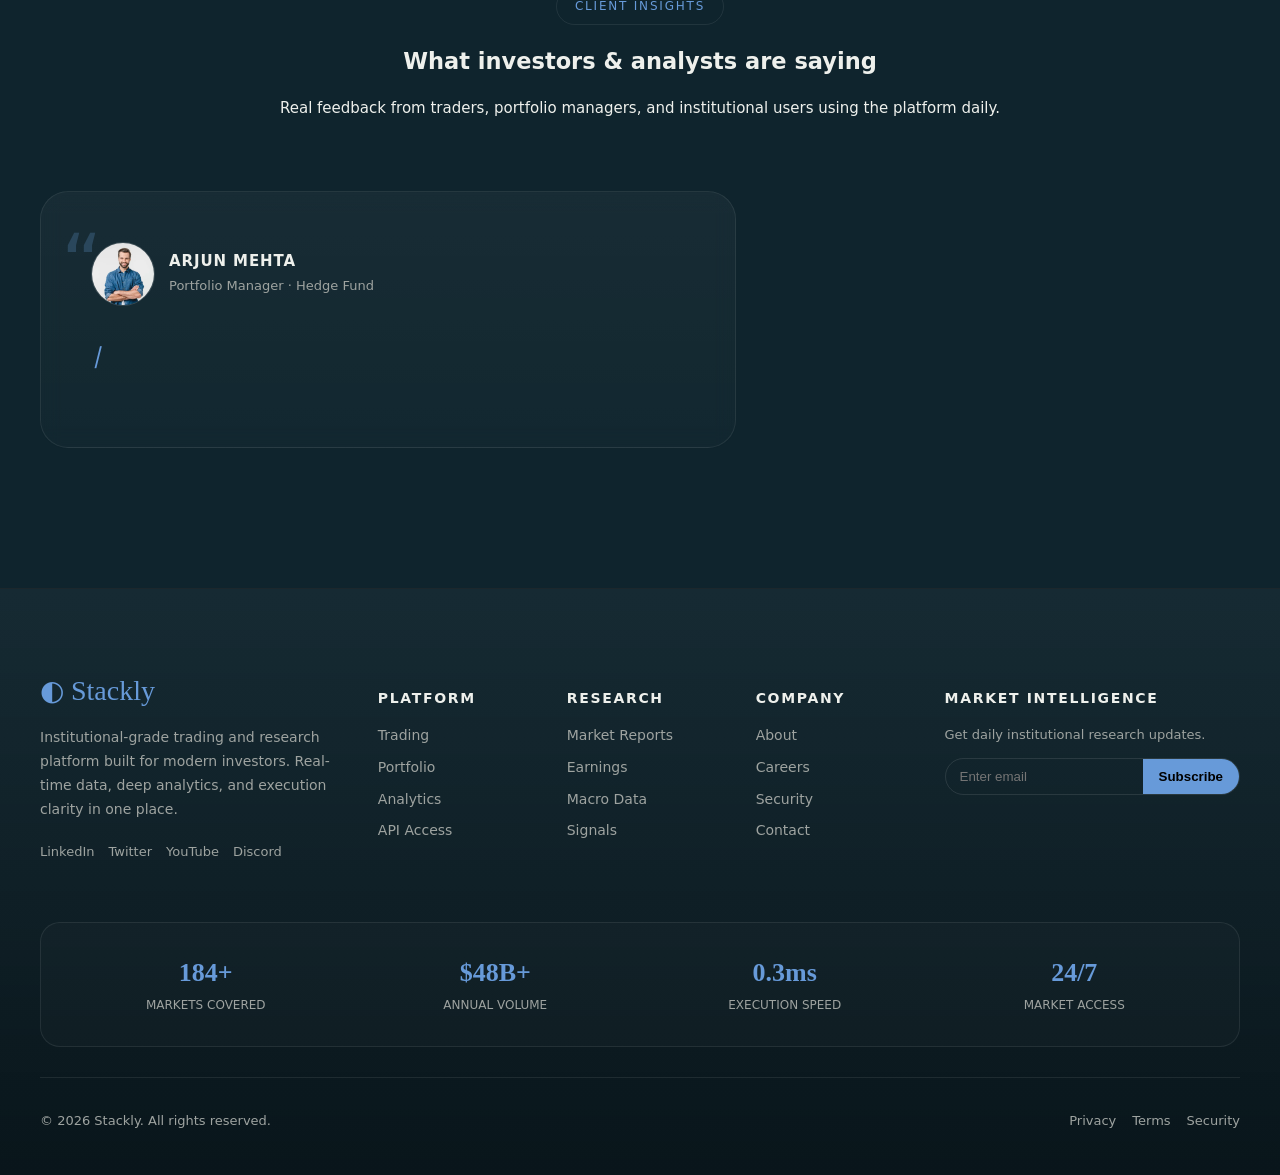
==== commit 810dca86: "....." ====
--- a/admin-dashboard.html
+++ b/admin-dashboard.html
@@ -16,7 +16,7 @@
     <a href="#" onclick="showSection('dashboard')">Dashboard</a>
     <a href="#" onclick="showSection('users')">Users</a>
     <a href="#" onclick="showSection('trades')">Trades Monitor</a>
-    <a href="#" onclick="showSection('risk')">Risk Engine</a>
+    <!-- <a href="#" onclick="showSection('risk')">Risk Engine</a> -->
     <a href="#" onclick="showSection('logs')">System Logs</a>
     <a href="#" onclick="showSection('analytics')">Analytics</a>
 
@@ -149,50 +149,540 @@
 
 </div>
 
-    <!-- USERS -->
-    <div class="content" id="users">
-        <h2>Users Management</h2>
-        <p>View, block, and manage all registered users.</p>
-
-        <div class="card">Total Users: 1,248</div>
-        <div class="card">Active Today: 842</div>
-    </div>
-
-    <!-- TRADES -->
-    <div class="content" id="trades">
-        <h2>Trades Monitor</h2>
-        <p>Live trading activity stream.</p>
-
-        <div class="card">BTC/USD: 45 trades/sec</div>
-        <div class="card">ETH/USD: 32 trades/sec</div>
-    </div>
-
-    <!-- RISK ENGINE -->
-    <div class="content" id="risk">
-        <h2>Risk Engine</h2>
-        <p>System risk evaluation metrics.</p>
-
-        <div class="card">Risk Level: LOW</div>
-        <div class="card">Exposure: 12%</div>
-    </div>
-
-    <!-- LOGS -->
-    <div class="content" id="logs">
-        <h2>System Logs</h2>
-        <p>Recent system activities.</p>
-
-        <div class="card">Login success - user123</div>
-        <div class="card">Trade executed - BTC</div>
-    </div>
-
-    <!-- ANALYTICS -->
-    <div class="content" id="analytics">
-        <h2>Analytics</h2>
-        <p>Performance and usage analytics.</p>
-
-        <div class="card">Growth: +18%</div>
-        <div class="card">Traffic: High</div>
-    </div>
+<!-- USERS -->
+<div class="content" id="users">
+
+    <div class="users-header">
+        <h2 class="animated-title">
+            USER MANAGEMENT CENTER
+        </h2>
+
+        <p>
+            Monitor registrations, account activity, verification status,
+            and user engagement across the platform.
+        </p>
+    </div>
+
+    <div class="card-grid">
+
+        <div class="card stat-card">
+            <h3>Total Users</h3>
+            <strong>12,458</strong>
+        </div>
+
+        <div class="card stat-card">
+            <h3>Active Today</h3>
+            <strong>8,294</strong>
+        </div>
+
+        <div class="card stat-card">
+            <h3>Verified Accounts</h3>
+            <strong>10,912</strong>
+        </div>
+
+        <div class="card stat-card">
+            <h3>New Registrations</h3>
+            <strong>156</strong>
+        </div>
+
+    </div>
+
+    <div class="section-box">
+
+        <div class="section-header">
+            <h3>Recent Users</h3>
+            <button class="view-btn">View All</button>
+        </div>
+
+        <table class="trade-table">
+
+            <thead>
+                <tr>
+                    <th>User ID</th>
+                    <th>Name</th>
+                    <th>Email</th>
+                    <th>Role</th>
+                    <th>Status</th>
+                </tr>
+            </thead>
+
+            <tbody>
+
+                <tr>
+                    <td>#U1024</td>
+                    <td>John Smith</td>
+                    <td>john@gmail.com</td>
+                    <td>User</td>
+                    <td><span class="status active">Active</span></td>
+                </tr>
+
+                <tr>
+                    <td>#U1025</td>
+                    <td>Sarah Lee</td>
+                    <td>sarah@gmail.com</td>
+                    <td>User</td>
+                    <td><span class="status verified">Verified</span></td>
+                </tr>
+
+                <tr>
+                    <td>#U1026</td>
+                    <td>Michael</td>
+                    <td>michael@gmail.com</td>
+                    <td>User</td>
+                    <td><span class="status active">Active</span></td>
+                </tr>
+
+            </tbody>
+
+        </table>
+
+    </div>
+
+</div>
+
+
+<!-- TRADES -->
+<div class="content" id="trades">
+
+    <div class="trade-banner">
+        <div class="trade-ticker">
+            LIVE MARKET MONITOR • BTC/USD • ETH/USD • SOL/USD • HIGH FREQUENCY TRADING • MARKET ACTIVITY • RISK DETECTION •
+        </div>
+    </div>
+
+    <div class="card-grid">
+
+        <div class="card">
+            <h3>Total Trades Today</h3>
+            <strong>48,291</strong>
+        </div>
+
+        <div class="card">
+            <h3>Trading Volume</h3>
+            <strong>$12.8M</strong>
+        </div>
+
+        <div class="card">
+            <h3>Buy Orders</h3>
+            <strong>27,104</strong>
+        </div>
+
+        <div class="card">
+            <h3>Sell Orders</h3>
+            <strong>21,187</strong>
+        </div>
+
+    </div>
+
+    <div class="section-box">
+
+        <h2>⚡ Live Trade Feed</h2>
+
+        <table class="trade-table">
+
+            <thead>
+                <tr>
+                    <th>Trade ID</th>
+                    <th>Asset</th>
+                    <th>Type</th>
+                    <th>Amount</th>
+                    <th>Price</th>
+                    <th>Status</th>
+                </tr>
+            </thead>
+
+            <tbody>
+
+                <tr>
+                    <td>TX45821</td>
+                    <td>BTC/USD</td>
+                    <td class="buy">BUY</td>
+                    <td>0.45 BTC</td>
+                    <td>$64,250</td>
+                    <td>Completed</td>
+                </tr>
+
+                <tr>
+                    <td>TX45822</td>
+                    <td>ETH/USD</td>
+                    <td class="sell">SELL</td>
+                    <td>12 ETH</td>
+                    <td>$3,115</td>
+                    <td>Completed</td>
+                </tr>
+
+                <tr>
+                    <td>TX45823</td>
+                    <td>SOL/USD</td>
+                    <td class="buy">BUY</td>
+                    <td>150 SOL</td>
+                    <td>$142</td>
+                    <td>Pending</td>
+                </tr>
+
+            </tbody>
+
+        </table>
+
+    </div>
+
+    <div class="grid-2">
+
+        <div class="section-box">
+
+            <h2>📈 Market Activity</h2>
+
+            <div class="metric">
+                <span>BTC Volume</span>
+                <div class="progress">
+                    <div class="progress-fill" style="width:85%"></div>
+                </div>
+            </div>
+
+            <div class="metric">
+                <span>ETH Volume</span>
+                <div class="progress">
+                    <div class="progress-fill" style="width:70%"></div>
+                </div>
+            </div>
+
+            <div class="metric">
+                <span>SOL Volume</span>
+                <div class="progress">
+                    <div class="progress-fill" style="width:55%"></div>
+                </div>
+            </div>
+
+        </div>
+
+        <div class="section-box">
+
+            <h2>🚨 Trade Alerts</h2>
+
+            <div class="alert-item">
+                Large BTC transaction detected
+            </div>
+
+            <div class="alert-item">
+                Unusual ETH volume spike
+            </div>
+
+            <div class="alert-item">
+                High-frequency trading activity detected
+            </div>
+
+            <div class="alert-item">
+                Market volatility increased by 12%
+            </div>
+
+        </div>
+
+    </div>
+
+</div>
+
+<!-- RISK ENGINE -->
+<div class="content" id="logs">
+
+    <div class="logs-header">
+        <div class="logs-ticker">
+            SYSTEM MONITORING • LOGIN EVENTS • SERVER HEALTH • SECURITY ALERTS • API REQUESTS • DATABASE ACTIVITY •
+        </div>
+    </div>
+
+    <div class="card-grid">
+
+        <div class="card">
+            <h3>Total Events Today</h3>
+            <strong>15,284</strong>
+        </div>
+
+        <div class="card">
+            <h3>API Requests</h3>
+            <strong>48,912</strong>
+        </div>
+
+        <div class="card">
+            <h3>Security Alerts</h3>
+            <strong>23</strong>
+        </div>
+
+        <div class="card">
+            <h3>Failed Logins</h3>
+            <strong>41</strong>
+        </div>
+
+    </div>
+
+    <!-- RECENT LOGS -->
+
+    <div class="section-box">
+
+        <h2>📜 Recent System Events</h2>
+
+        <div class="log-list">
+
+            <div class="log-item success">
+                <span class="time">10:21:45</span>
+                User Login Successful - user1024@gmail.com
+            </div>
+
+            <div class="log-item warning">
+                <span class="time">10:18:20</span>
+                Multiple Login Attempts Detected
+            </div>
+
+            <div class="log-item info">
+                <span class="time">10:12:09</span>
+                New Trading Session Started
+            </div>
+
+            <div class="log-item error">
+                <span class="time">10:05:33</span>
+                API Timeout Detected on Market Feed
+            </div>
+
+            <div class="log-item success">
+                <span class="time">09:58:11</span>
+                Database Backup Completed
+            </div>
+
+        </div>
+
+    </div>
+
+    <!-- SERVER + SECURITY -->
+
+    <div class="grid-2">
+
+        <div class="section-box">
+
+            <h2>🖥️ Server Status</h2>
+
+            <div class="server-status">
+
+                <div class="status-row">
+                    <span>Trading Engine</span>
+                    <span class="online">ONLINE</span>
+                </div>
+
+                <div class="status-row">
+                    <span>Database Server</span>
+                    <span class="online">ONLINE</span>
+                </div>
+
+                <div class="status-row">
+                    <span>API Gateway</span>
+                    <span class="warning-text">HIGH LOAD</span>
+                </div>
+
+                <div class="status-row">
+                    <span>Backup Service</span>
+                    <span class="online">ONLINE</span>
+                </div>
+
+            </div>
+
+        </div>
+
+        <div class="section-box">
+
+            <h2>🔒 Security Center</h2>
+
+            <div class="security-item">
+                ✔ Firewall Active
+            </div>
+
+            <div class="security-item">
+                ✔ DDoS Protection Enabled
+            </div>
+
+            <div class="security-item">
+                ⚠ Suspicious Login Attempts
+            </div>
+
+            <div class="security-item">
+                ✔ SSL Certificate Valid
+            </div>
+
+        </div>
+
+    </div>
+
+</div>
+
+<!-- ANALYTICS -->
+<div class="content" id="analytics">
+
+    <!-- ANALYTICS BANNER -->
+    <div class="analytics-header">
+        <div class="analytics-ticker">
+            ANALYTICS CENTER • PLATFORM GROWTH • REVENUE TRACKING • USER INSIGHTS • MARKET PERFORMANCE • TRENDING ASSETS •
+        </div>
+    </div>
+
+    <!-- KPI CARDS -->
+    <div class="card-grid">
+
+        <div class="card analytics-card">
+            <h3>Total Revenue</h3>
+            <strong>$1.84M</strong>
+            <span class="positive">+18.2%</span>
+        </div>
+
+        <div class="card analytics-card">
+            <h3>Monthly Growth</h3>
+            <strong>26.4%</strong>
+            <span class="positive">+4.8%</span>
+        </div>
+
+        <div class="card analytics-card">
+            <h3>New Users</h3>
+            <strong>8,421</strong>
+            <span class="positive">+12.1%</span>
+        </div>
+
+        <div class="card analytics-card">
+            <h3>Trade Volume</h3>
+            <strong>$12.8M</strong>
+            <span class="positive">+7.6%</span>
+        </div>
+
+    </div>
+
+    <!-- PERFORMANCE -->
+    <div class="section-box">
+
+        <h2>📈 Platform Performance</h2>
+
+        <div class="performance-grid">
+
+            <div class="metric-box">
+                <span>Trading Activity</span>
+
+                <div class="progress-bar">
+                    <div class="progress-fill" style="width:92%"></div>
+                </div>
+
+                <small>92%</small>
+            </div>
+
+            <div class="metric-box">
+                <span>User Engagement</span>
+
+                <div class="progress-bar">
+                    <div class="progress-fill" style="width:84%"></div>
+                </div>
+
+                <small>84%</small>
+            </div>
+
+            <div class="metric-box">
+                <span>Platform Stability</span>
+
+                <div class="progress-bar">
+                    <div class="progress-fill" style="width:98%"></div>
+                </div>
+
+                <small>98%</small>
+            </div>
+
+        </div>
+
+    </div>
+
+    <!-- USER + MARKET ANALYTICS -->
+
+    <div class="grid-2">
+
+        <div class="section-box">
+
+            <h2>👥 User Analytics</h2>
+
+            <div class="analytics-item">
+                Daily Active Users
+                <span>8,294</span>
+            </div>
+
+            <div class="analytics-item">
+                Weekly Active Users
+                <span>42,817</span>
+            </div>
+
+            <div class="analytics-item">
+                Premium Accounts
+                <span>3,184</span>
+            </div>
+
+            <div class="analytics-item">
+                Verified Accounts
+                <span>10,912</span>
+            </div>
+
+        </div>
+
+        <div class="section-box">
+
+            <h2>🔥 Trending Assets</h2>
+
+            <div class="asset-item">
+                BTC/USD
+                <span class="positive">+8.2%</span>
+            </div>
+
+            <div class="asset-item">
+                ETH/USD
+                <span class="positive">+5.4%</span>
+            </div>
+
+            <div class="asset-item">
+                SOL/USD
+                <span class="positive">+12.1%</span>
+            </div>
+
+            <div class="asset-item">
+                XRP/USD
+                <span class="positive">+4.8%</span>
+            </div>
+
+        </div>
+
+    </div>
+
+    <!-- REGIONAL ACTIVITY -->
+
+    <div class="section-box">
+
+        <h2>🌎 Regional Trading Activity</h2>
+
+        <div class="region-grid">
+
+            <div class="region-card">
+                <h4>North America</h4>
+                <strong>42%</strong>
+            </div>
+
+            <div class="region-card">
+                <h4>Europe</h4>
+                <strong>28%</strong>
+            </div>
+
+            <div class="region-card">
+                <h4>Asia</h4>
+                <strong>21%</strong>
+            </div>
+
+            <div class="region-card">
+                <h4>Others</h4>
+                <strong>9%</strong>
+            </div>
+
+        </div>
+
+    </div>
+
+</div>
+<!--  -->
 
 </div>
 
--- a/css/admin-dashboard.css
+++ b/css/admin-dashboard.css
@@ -133,4 +133,384 @@
     padding:8px 0;
     border-bottom:1px solid rgba(255,255,255,.08);
     font-size:14px;
+}
+
+/* ============== USERS =============== */
+.users-header{
+    margin-bottom:25px;
+}
+
+.animated-title{
+    font-size:2rem;
+    font-weight:700;
+    white-space:nowrap;
+    overflow:hidden;
+    border-right:3px solid #679ad9;
+    width:0;
+    animation:
+        typing 4s steps(25,end) infinite,
+        blink .7s infinite;
+}
+
+@keyframes typing{
+    0%{
+        width:0;
+    }
+    60%{
+        width:100%;
+    }
+    100%{
+        width:100%;
+    }
+}
+
+@keyframes blink{
+    50%{
+        border-color:transparent;
+    }
+}
+
+.stat-card{
+    text-align:center;
+}
+
+.section-header{
+    display:flex;
+    justify-content:space-between;
+    align-items:center;
+    margin-bottom:20px;
+}
+
+.view-btn{
+    background:#679ad9;
+    color:white;
+    border:none;
+    padding:10px 18px;
+    border-radius:8px;
+    cursor:pointer;
+}
+
+.view-btn:hover{
+    transform:translateY(-2px);
+}
+
+.status{
+    padding:6px 12px;
+    border-radius:20px;
+    font-size:12px;
+    font-weight:600;
+}
+
+.status.active{
+    background:rgba(46,204,113,.15);
+    color:#2ecc71;
+}
+
+.status.verified{
+    background:rgba(103,154,217,.15);
+    color:#679ad9;
+}
+
+/* ===================== TRADES MONITOR ==================== */
+.trade-banner{
+    overflow:hidden;
+    margin-bottom:25px;
+    background:rgba(103,154,217,.08);
+    border:1px solid rgba(103,154,217,.2);
+    border-radius:12px;
+    padding:12px 0;
+}
+
+.trade-ticker{
+    white-space:nowrap;
+    display:inline-block;
+    padding-left:100%;
+    font-weight:700;
+    color:#679ad9;
+    animation:tradeTicker 18s linear infinite;
+}
+
+@keyframes tradeTicker{
+    from{
+        transform:translateX(0);
+    }
+    to{
+        transform:translateX(-100%);
+    }
+}
+
+.buy{
+    color:#2ecc71;
+    font-weight:700;
+}
+
+.sell{
+    color:#e74c3c;
+    font-weight:700;
+}
+
+.metric{
+    margin-bottom:18px;
+}
+
+.progress{
+    height:10px;
+    background:#222;
+    border-radius:20px;
+    overflow:hidden;
+    margin-top:8px;
+}
+
+.progress-fill{
+    height:100%;
+    background:linear-gradient(
+        90deg,
+        #679ad9,
+        #7c4dff
+    );
+}
+
+.alert-item{
+    padding:12px;
+    margin-bottom:10px;
+    border-radius:10px;
+    background:rgba(255,255,255,.04);
+    border-left:4px solid #ffb300;
+}
+
+/* --------- */
+.trade-table tbody tr{
+    animation:rowPop .5s ease forwards;
+    opacity:0;
+}
+
+.trade-table tbody tr:nth-child(1){
+    animation-delay:.1s;
+}
+
+.trade-table tbody tr:nth-child(2){
+    animation-delay:.2s;
+}
+
+.trade-table tbody tr:nth-child(3){
+    animation-delay:.3s;
+}
+
+@keyframes rowPop{
+    from{
+        opacity:0;
+        transform:translateY(15px);
+    }
+    to{
+        opacity:1;
+        transform:translateY(0);
+    }
+}
+
+/* =================== SYSTEM LOGS ==================== */
+.logs-header{
+    overflow:hidden;
+    margin-bottom:25px;
+    background:rgba(255,255,255,.03);
+    border:1px solid rgba(255,255,255,.08);
+    border-radius:12px;
+    padding:12px 0;
+}
+
+.logs-ticker{
+    white-space:nowrap;
+    display:inline-block;
+    padding-left:100%;
+    font-weight:700;
+    color:#ffb300;
+    animation:logsTicker 18s linear infinite;
+}
+
+@keyframes logsTicker{
+    from{
+        transform:translateX(0);
+    }
+    to{
+        transform:translateX(-100%);
+    }
+}
+
+.log-list{
+    display:flex;
+    flex-direction:column;
+    gap:12px;
+}
+
+.log-item{
+    padding:14px;
+    border-radius:10px;
+    font-size:14px;
+    animation:slideLog .5s ease;
+}
+
+.time{
+    font-weight:700;
+    margin-right:10px;
+}
+
+.success{
+    background:rgba(46,204,113,.12);
+    border-left:4px solid #2ecc71;
+}
+
+.warning{
+    background:rgba(255,193,7,.12);
+    border-left:4px solid #ffc107;
+}
+
+.error{
+    background:rgba(231,76,60,.12);
+    border-left:4px solid #e74c3c;
+}
+
+.info{
+    background:rgba(103,154,217,.12);
+    border-left:4px solid #679ad9;
+}
+
+.status-row{
+    display:flex;
+    justify-content:space-between;
+    padding:12px 0;
+    border-bottom:1px solid rgba(255,255,255,.08);
+}
+
+.online{
+    color:#2ecc71;
+    font-weight:700;
+}
+
+.warning-text{
+    color:#ffb300;
+    font-weight:700;
+}
+
+.security-item{
+    padding:12px;
+    margin-bottom:10px;
+    border-radius:10px;
+    background:rgba(255,255,255,.04);
+}
+
+@keyframes slideLog{
+    from{
+        opacity:0;
+        transform:translateX(-20px);
+    }
+    to{
+        opacity:1;
+        transform:translateX(0);
+    }
+}
+
+/* ============ ANALYTICS =========== */
+.analytics-header{
+    overflow:hidden;
+    margin-bottom:25px;
+    padding:12px 0;
+    border-radius:12px;
+    background:rgba(124,77,255,.08);
+    border:1px solid rgba(124,77,255,.2);
+}
+
+.analytics-ticker{
+    white-space:nowrap;
+    display:inline-block;
+    padding-left:100%;
+    font-weight:700;
+    color:#a78bfa;
+    animation:analyticsTicker 18s linear infinite;
+}
+
+@keyframes analyticsTicker{
+    from{
+        transform:translateX(0);
+    }
+    to{
+        transform:translateX(-100%);
+    }
+}
+
+.analytics-card{
+    position:relative;
+}
+
+.analytics-card span{
+    position:absolute;
+    top:15px;
+    right:15px;
+}
+
+.positive{
+    color:#2ecc71;
+    font-weight:700;
+}
+
+.performance-grid{
+    display:flex;
+    flex-direction:column;
+    gap:20px;
+}
+
+.metric-box{
+    display:flex;
+    flex-direction:column;
+    gap:8px;
+}
+
+.progress-bar{
+    height:10px;
+    background:#222;
+    border-radius:20px;
+    overflow:hidden;
+}
+
+.progress-fill{
+    height:100%;
+    background:linear-gradient(
+        90deg,
+        #7c4dff,
+        #a78bfa
+    );
+    animation:growBar 1.5s ease;
+}
+
+@keyframes growBar{
+    from{
+        width:0;
+    }
+}
+
+.analytics-item,
+.asset-item{
+    display:flex;
+    justify-content:space-between;
+    padding:14px 0;
+    border-bottom:1px solid rgba(255,255,255,.08);
+}
+
+.region-grid{
+    display:grid;
+    grid-template-columns:repeat(auto-fit,minmax(180px,1fr));
+    gap:15px;
+    margin-top:20px;
+}
+
+.region-card{
+    padding:20px;
+    border-radius:12px;
+    text-align:center;
+    background:rgba(255,255,255,.03);
+    border:1px solid rgba(255,255,255,.08);
+    transition:.3s;
+}
+
+.region-card:hover{
+    transform:translateY(-5px);
+    border-color:#7c4dff;
 }
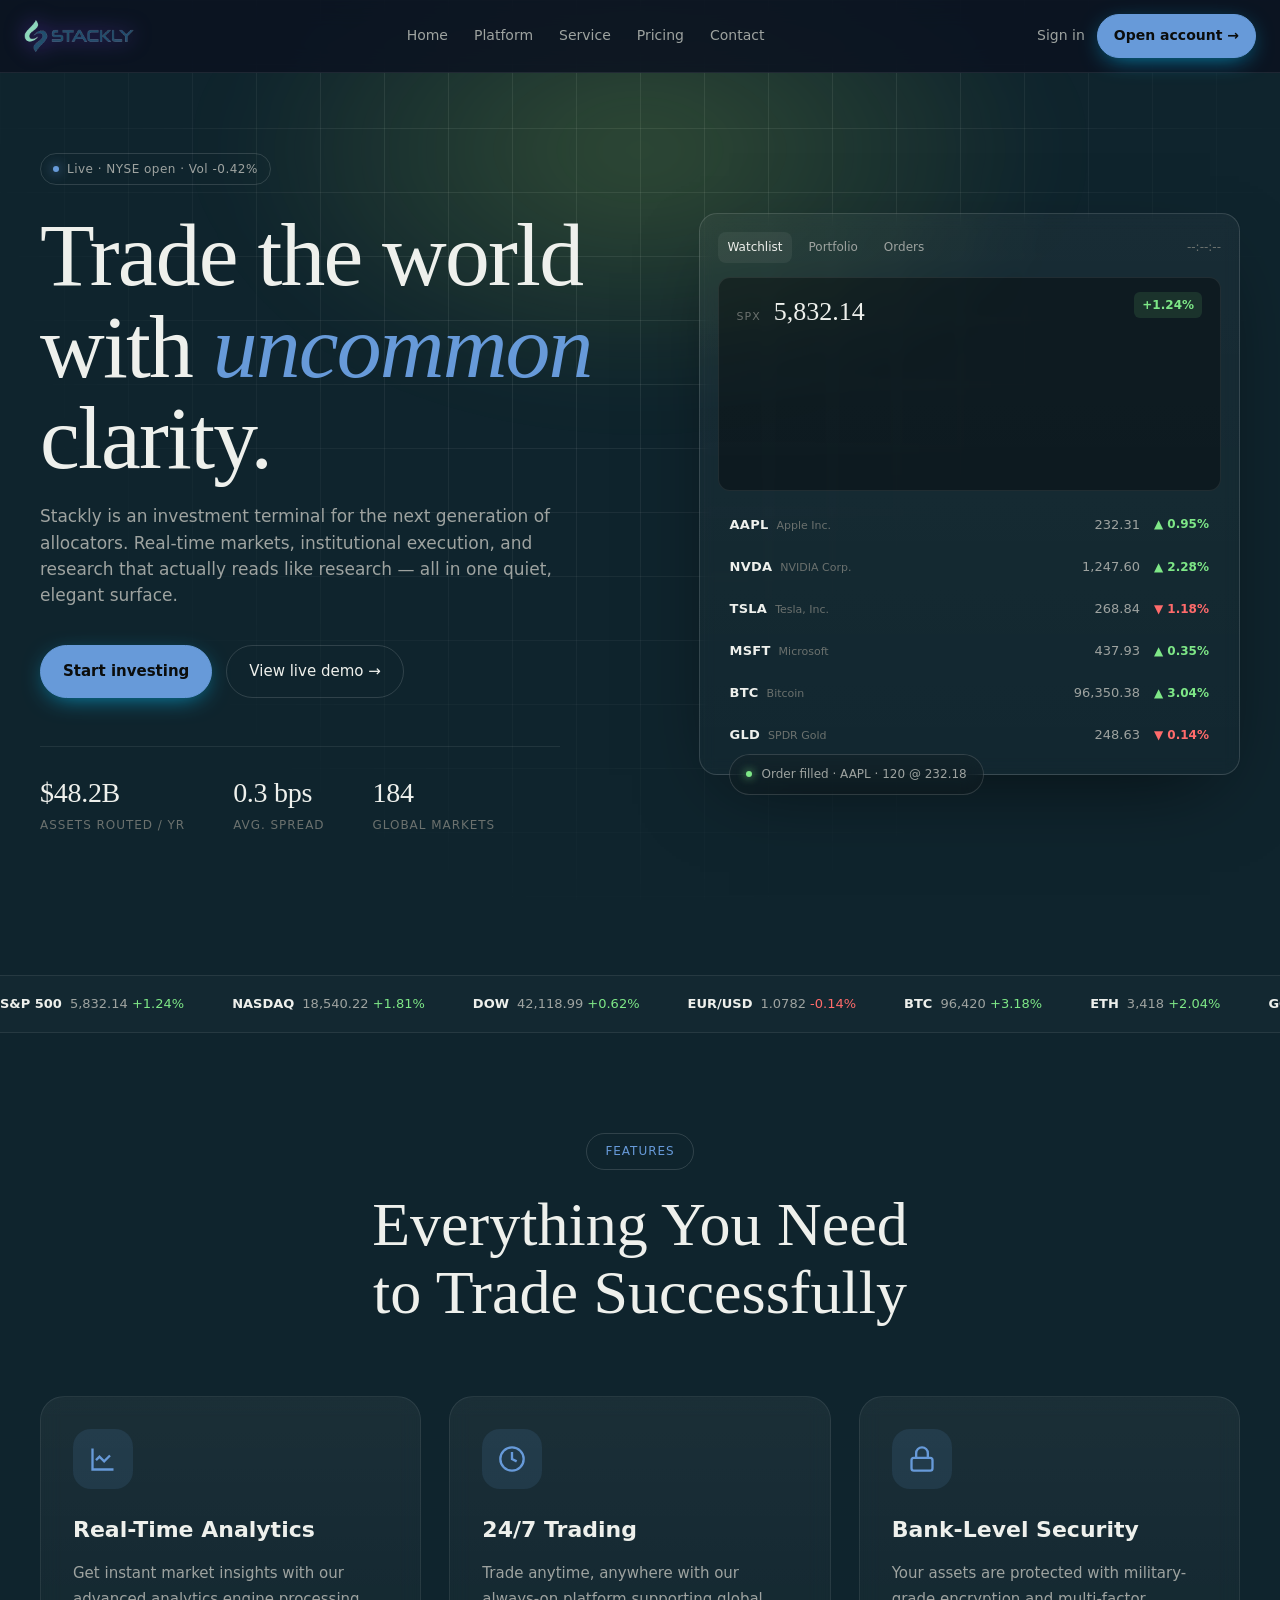
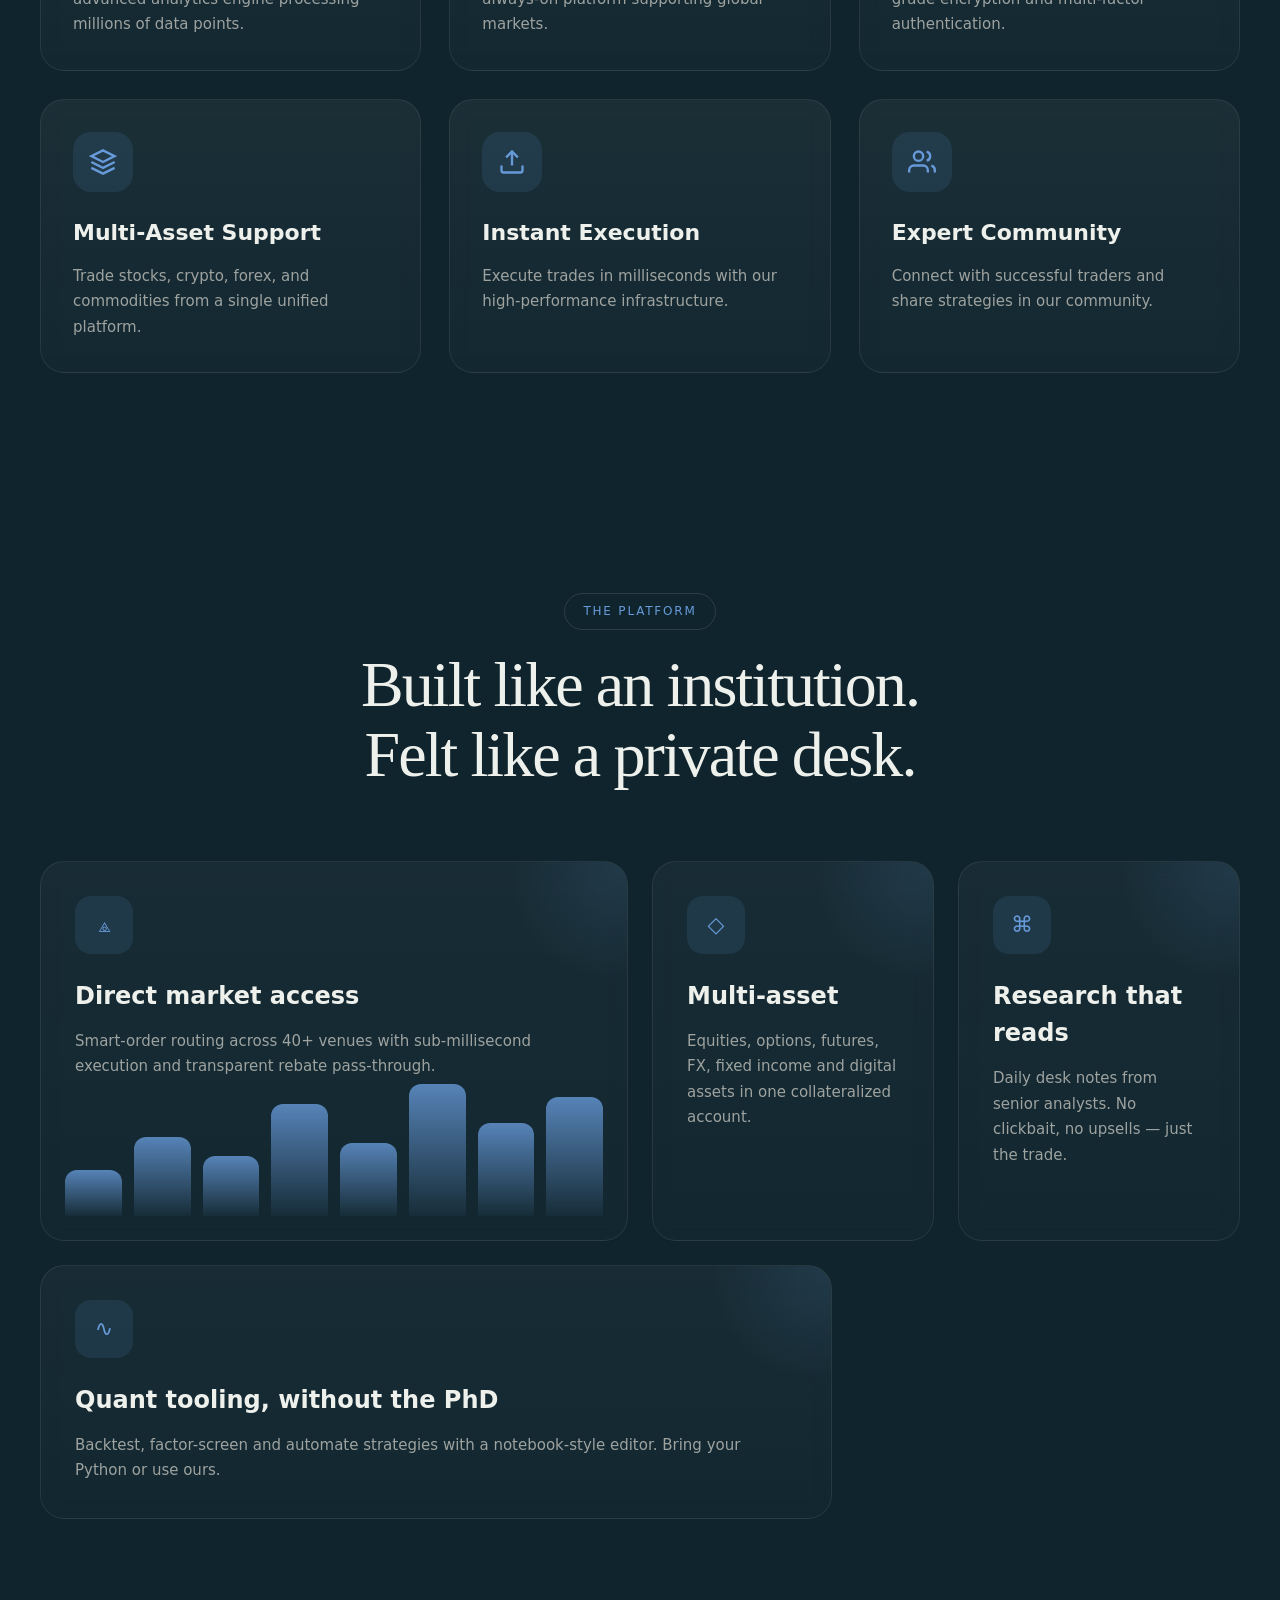
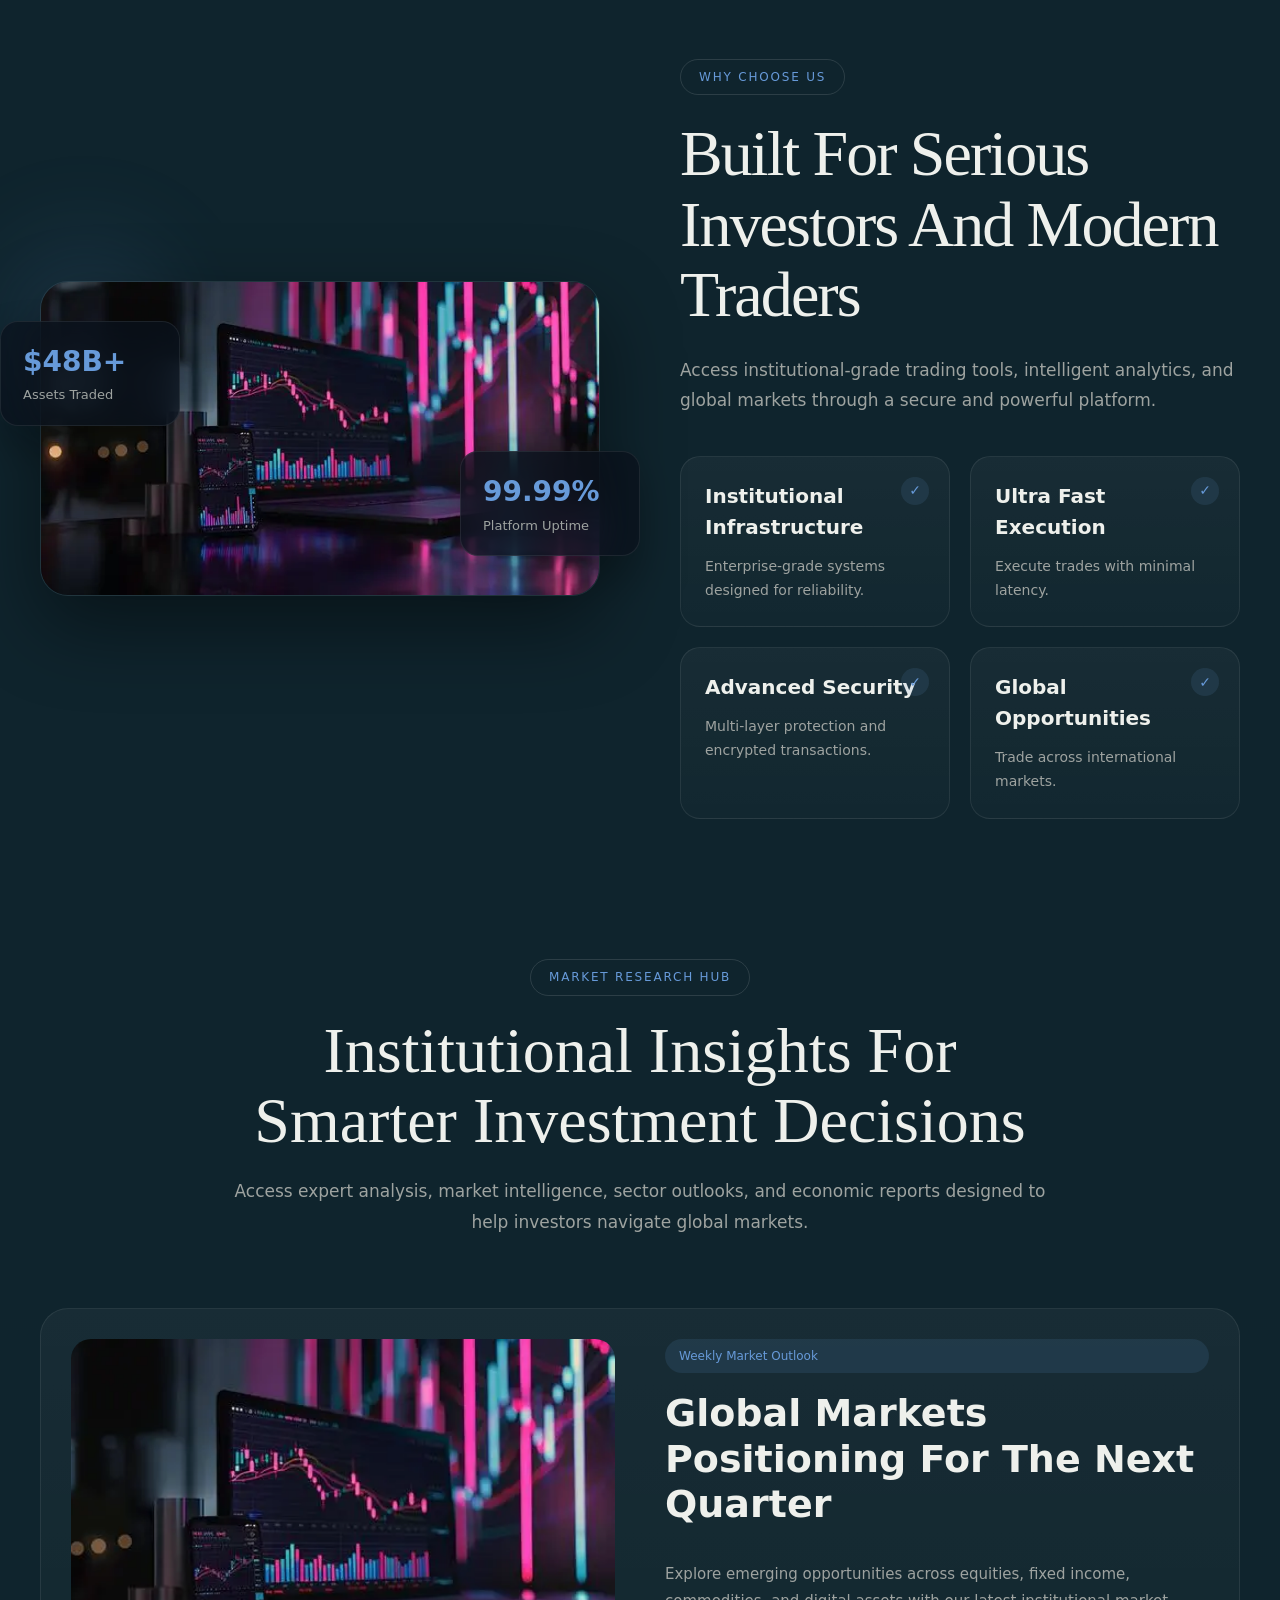
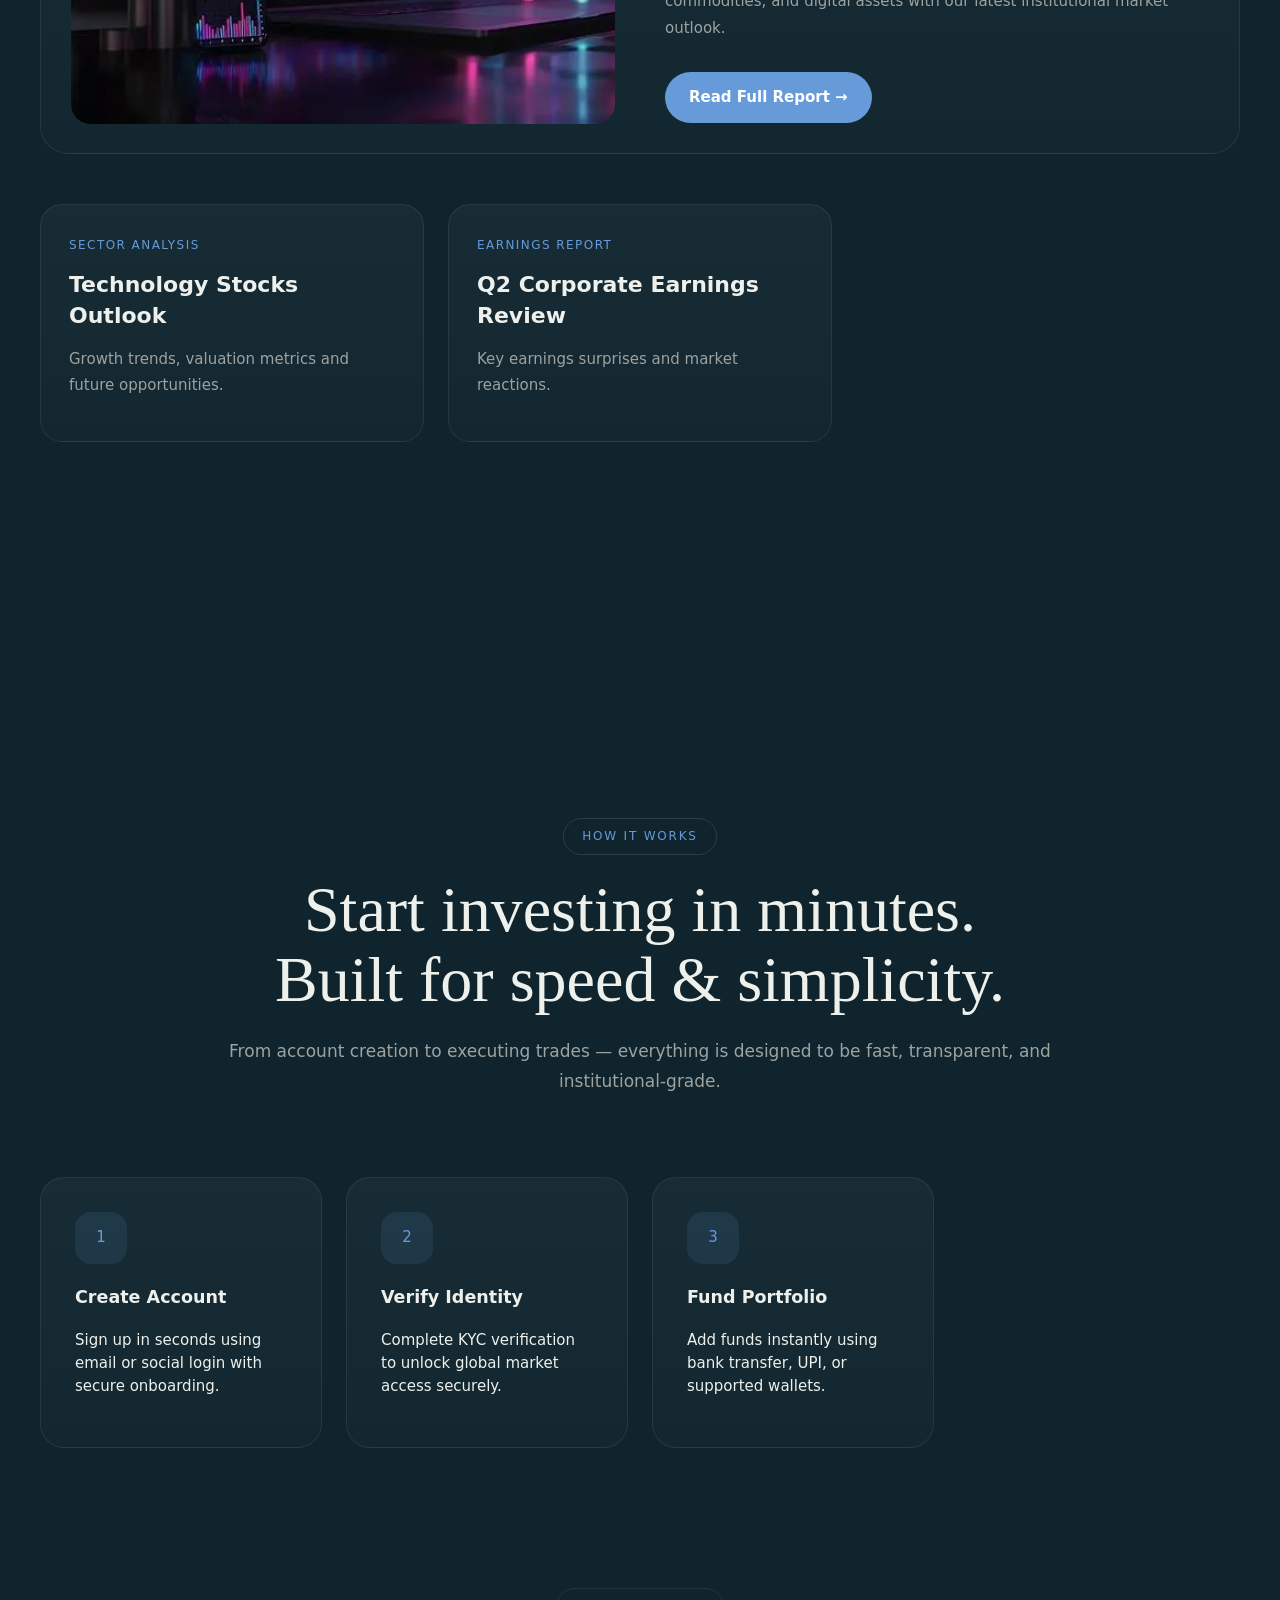
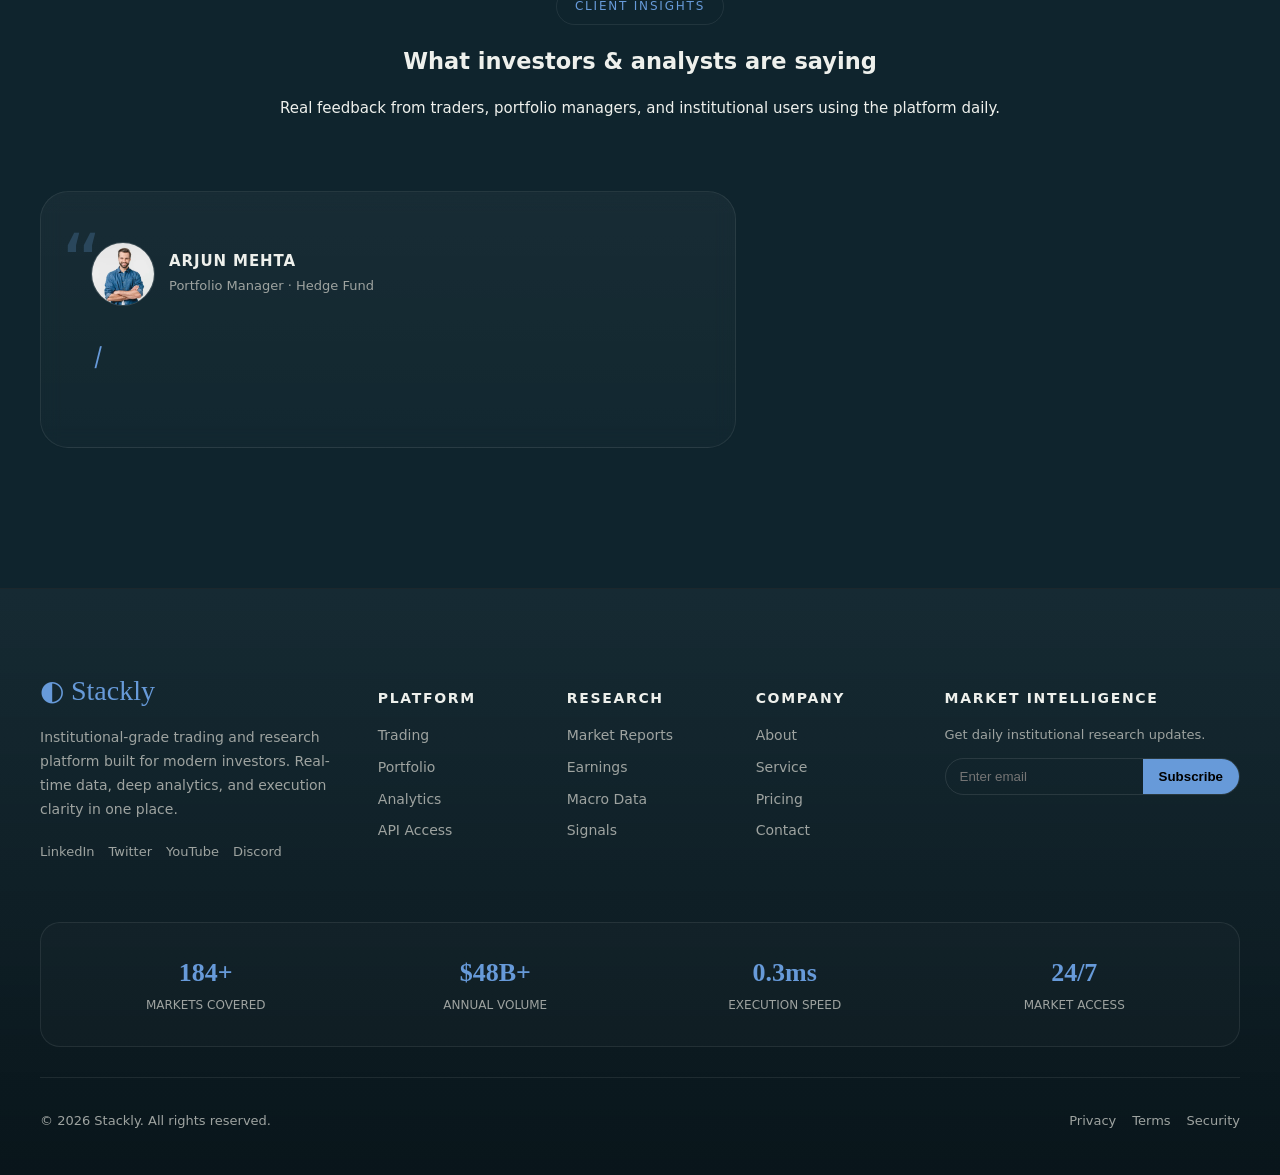
==== commit bfbd67b6: "home" ====
--- a/admin-dashboard.html
+++ b/admin-dashboard.html
@@ -20,7 +20,10 @@
     <a href="#" onclick="showSection('logs')">System Logs</a>
     <a href="#" onclick="showSection('analytics')">Analytics</a>
 
-    <button onclick="logout()">Logout</button>
+    <button class="logout-btn" onclick="logout()">
+        <span>🚪</span> Logout
+    </button>
+    
 </div>
 
 <!-- ======== -->
--- a/css/admin-dashboard.css
+++ b/css/admin-dashboard.css
@@ -513,4 +513,34 @@
 .region-card:hover{
     transform:translateY(-5px);
     border-color:#7c4dff;
+}
+
+/* ==================== */
+/* SIDEBAR */
+
+
+/* LOGOUT BUTTON */
+.sidebar button{
+    margin-top: auto;
+    margin: auto 18px 20px;
+    padding: 10px 14px;
+    border: none;
+    border-radius: 10px;
+    background: rgba(255,255,255,0.08);
+    color: #fff;
+    font-size: 14px;
+    font-weight: 600;
+    cursor: pointer;
+    transition: all .3s ease;
+    backdrop-filter: blur(10px);
+}
+
+.sidebar button:hover{
+    background: #ff4d4d;
+    transform: translateY(-2px);
+    box-shadow: 0 8px 20px rgba(255,77,77,.25);
+}
+
+.sidebar button:active{
+    transform: scale(.98);
 }
